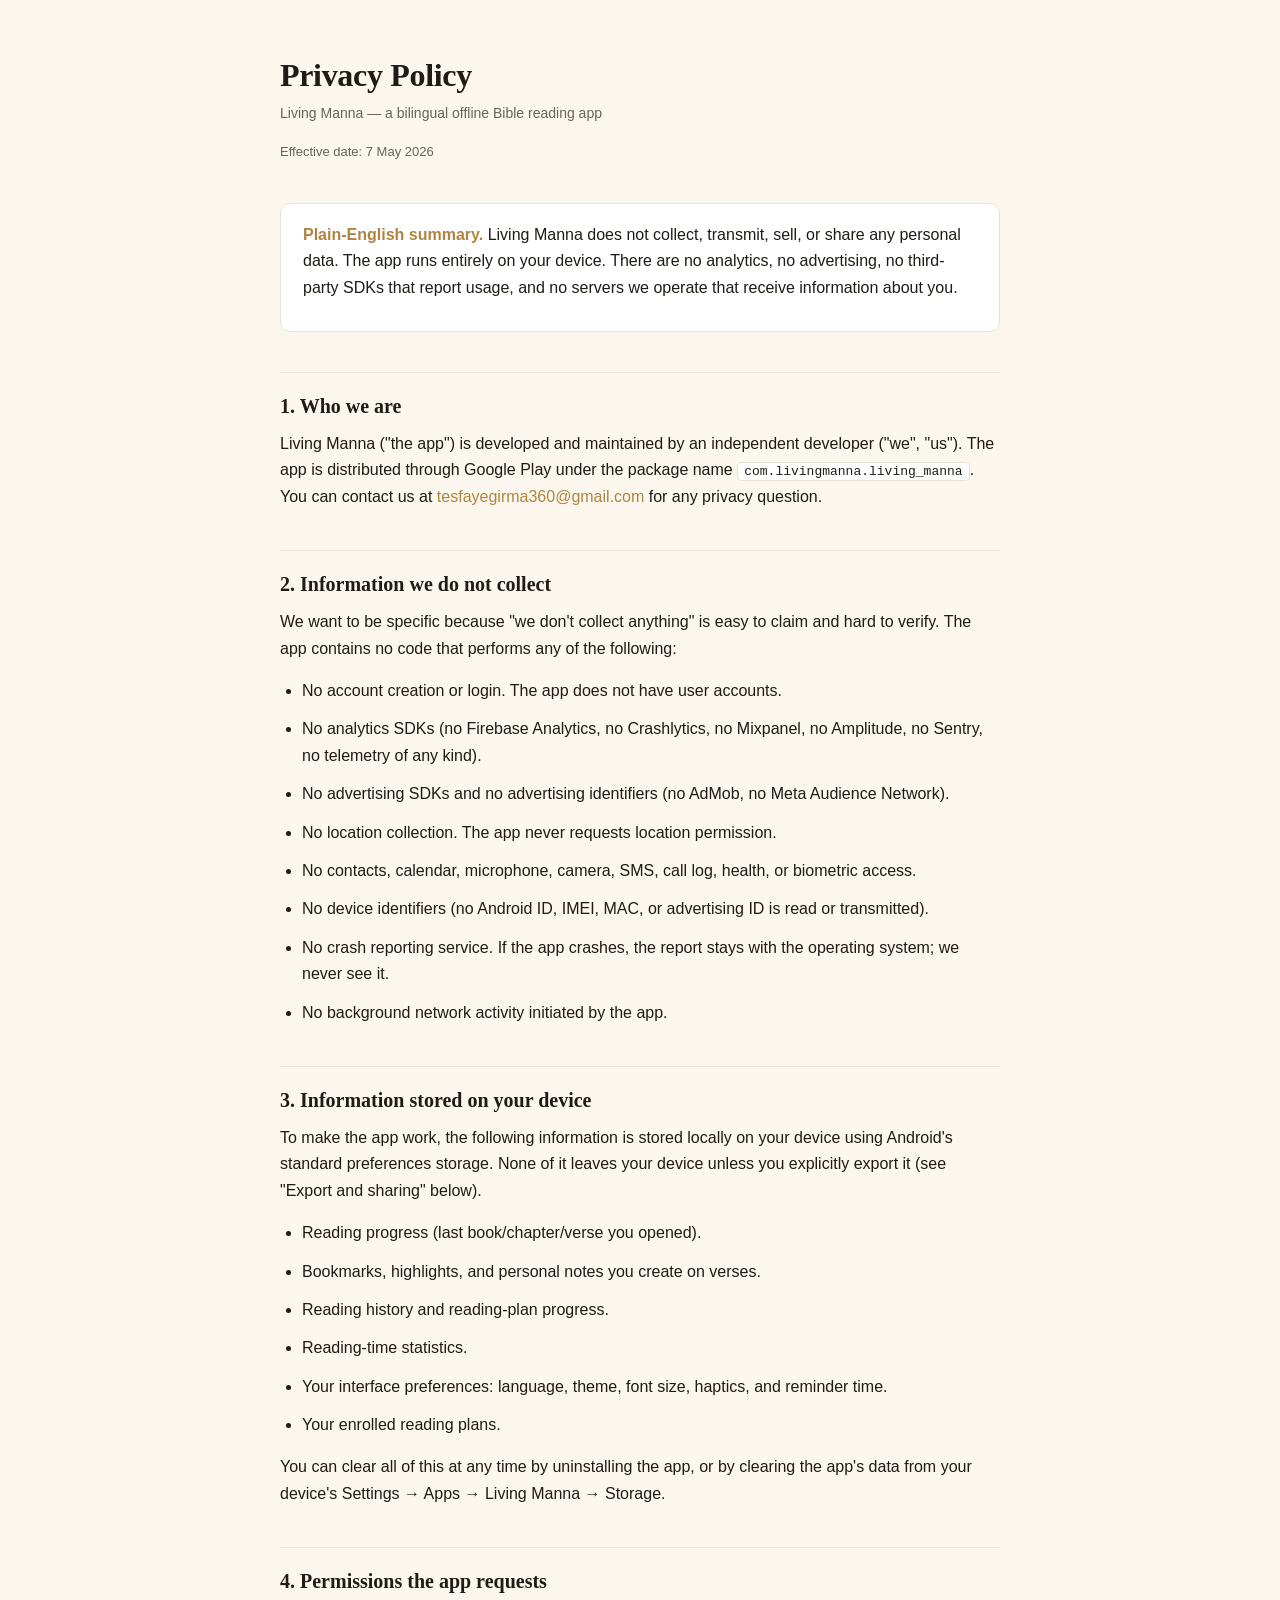
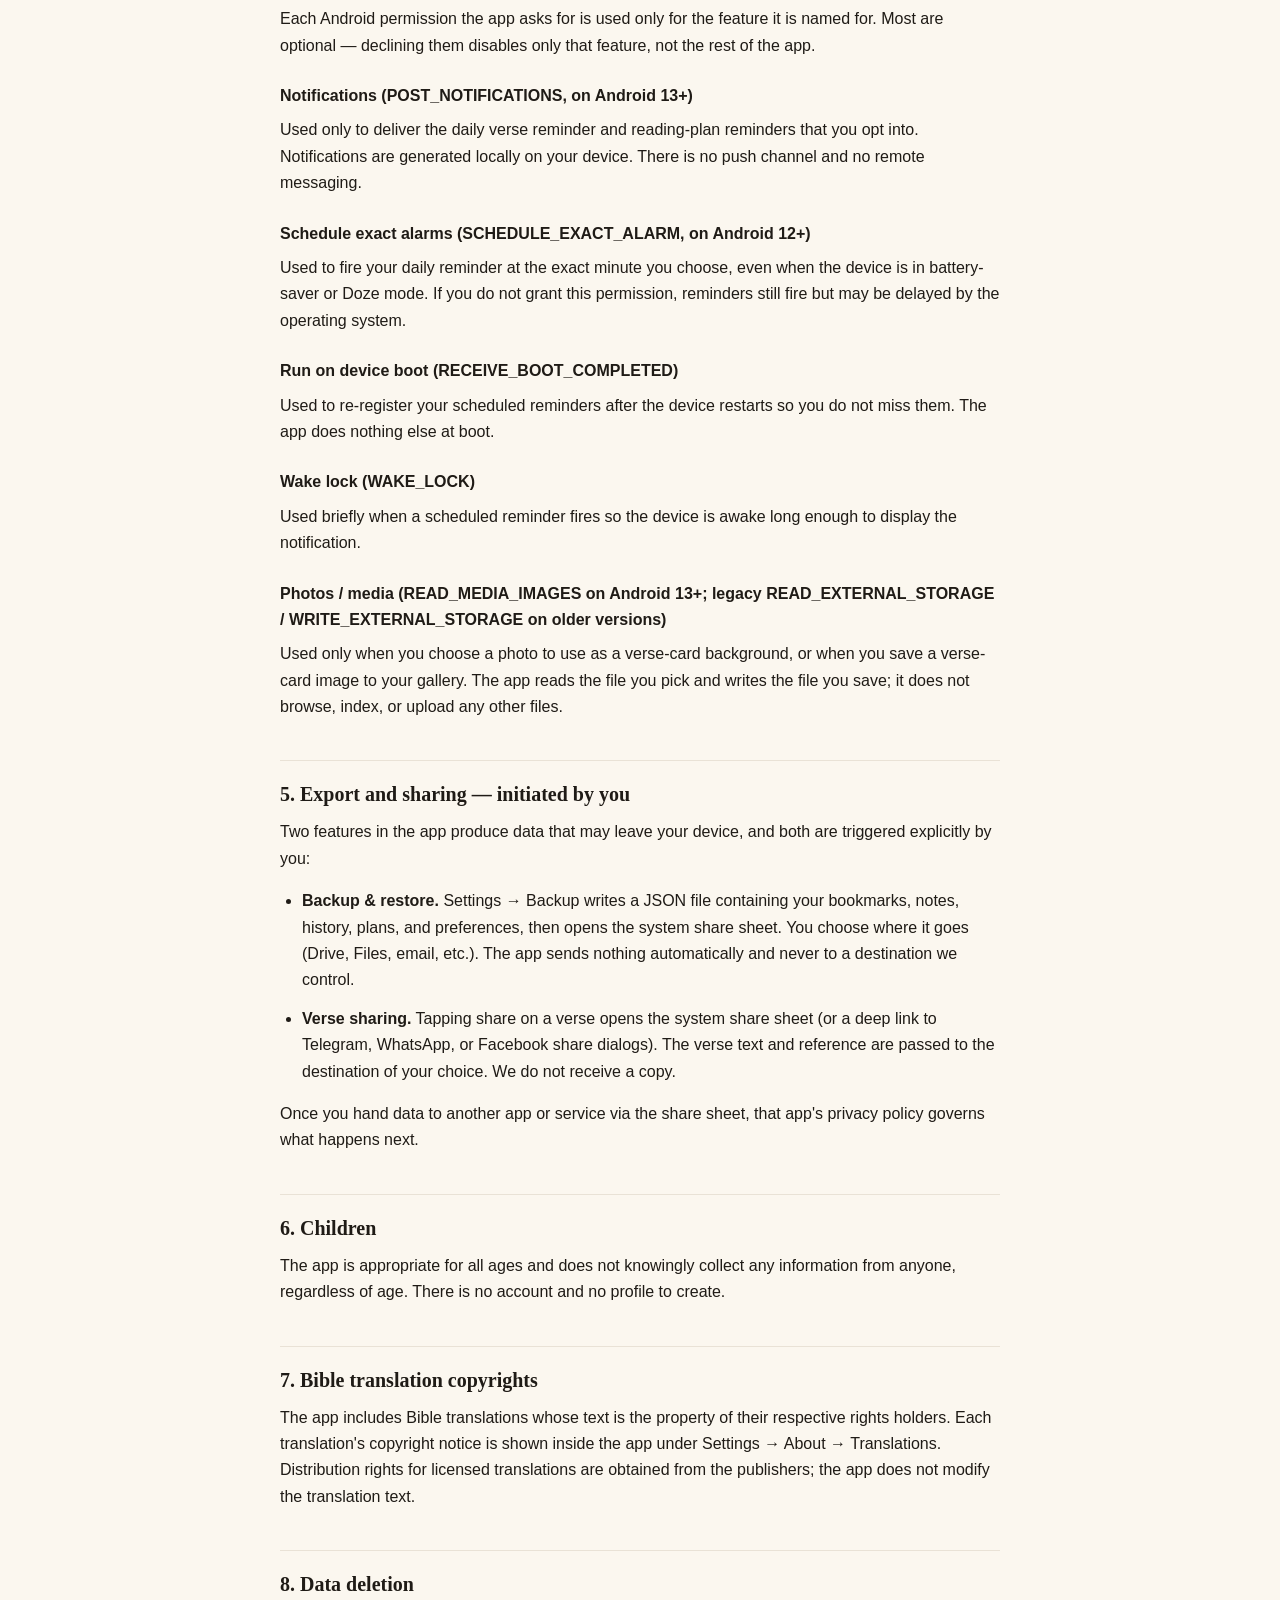
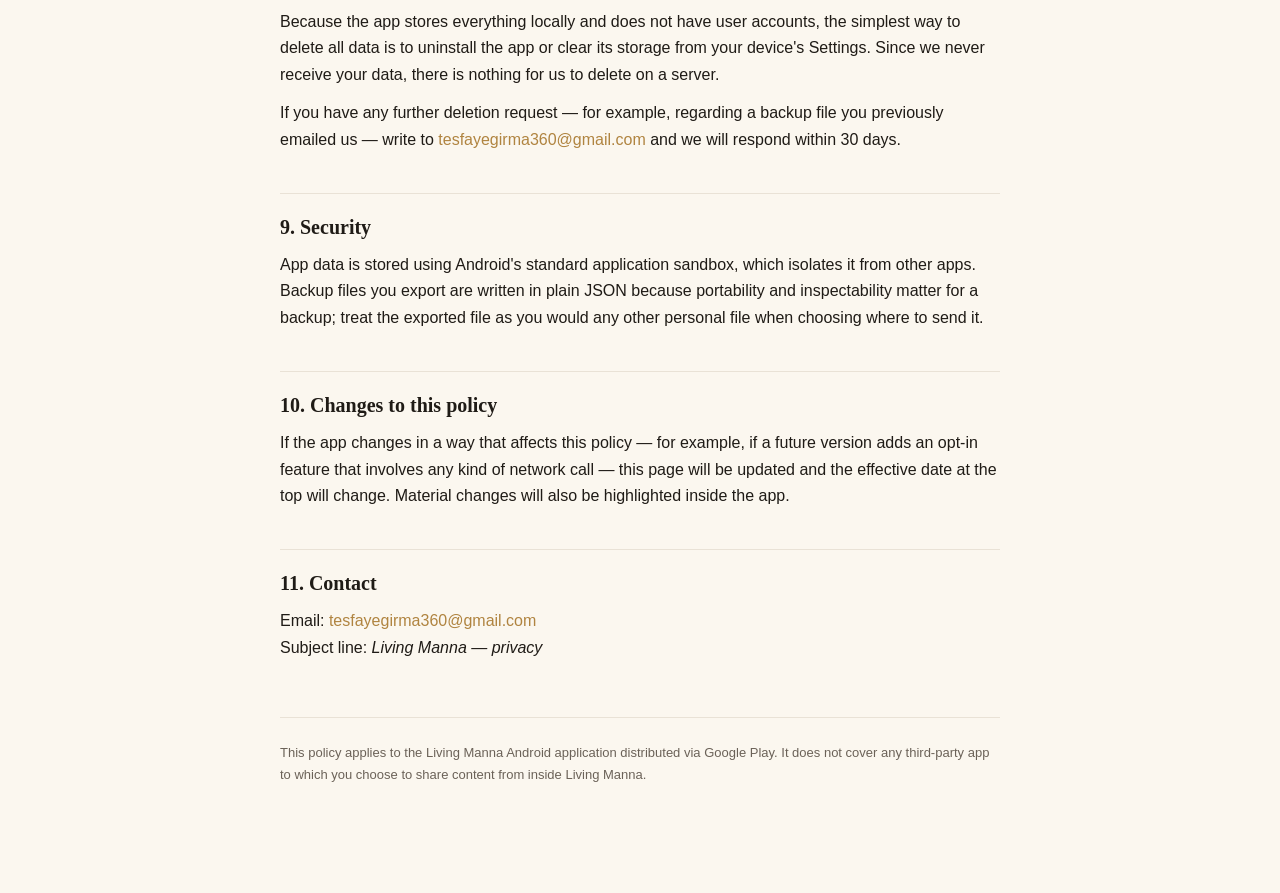
==== privacy-policy.html @ 92653d10 "Add privacy policy Initial commit. Self-contained HTML privacy policy for the Living Manna Bible app" ====
<!doctype html>
<html lang="en">
<head>
  <meta charset="utf-8" />
  <meta name="viewport" content="width=device-width, initial-scale=1" />
  <title>Living Manna — Privacy Policy</title>
  <meta name="description" content="Privacy policy for Living Manna, a bilingual offline Bible reading app for Android." />
  <style>
    :root {
      --ink: #1f1b16;
      --muted: #6b6258;
      --accent: #b08440;
      --rule: #e9e2d6;
      --bg: #fbf7ef;
      --panel: #ffffff;
    }
    html { -webkit-text-size-adjust: 100%; }
    body {
      margin: 0;
      background: var(--bg);
      color: var(--ink);
      font: 16px/1.65 -apple-system, BlinkMacSystemFont, "Segoe UI", Roboto, "Helvetica Neue", Arial, sans-serif;
    }
    main {
      max-width: 720px;
      margin: 0 auto;
      padding: 56px 24px 96px;
    }
    header { margin-bottom: 40px; }
    h1 {
      font: 700 32px/1.2 Georgia, "Times New Roman", serif;
      letter-spacing: -0.01em;
      margin: 0 0 8px;
    }
    .sub { color: var(--muted); font-size: 14px; margin: 0; }
    .effective { color: var(--muted); font-size: 13px; margin-top: 16px; }
    h2 {
      font: 700 20px/1.3 Georgia, "Times New Roman", serif;
      margin: 40px 0 12px;
      padding-top: 20px;
      border-top: 1px solid var(--rule);
    }
    h3 { font-size: 16px; margin: 24px 0 8px; }
    p, li { margin: 0 0 12px; }
    ul, ol { padding-left: 22px; }
    a { color: var(--accent); text-decoration: none; }
    a:hover { text-decoration: underline; }
    code {
      background: var(--panel);
      border: 1px solid var(--rule);
      padding: 1px 6px;
      border-radius: 4px;
      font-size: 13px;
    }
    .panel {
      background: var(--panel);
      border: 1px solid var(--rule);
      border-radius: 10px;
      padding: 18px 22px;
      margin: 18px 0;
    }
    .panel strong { color: var(--accent); }
    footer {
      margin-top: 56px;
      padding-top: 24px;
      border-top: 1px solid var(--rule);
      color: var(--muted);
      font-size: 13px;
    }
  </style>
</head>
<body>
  <main>
    <header>
      <h1>Privacy Policy</h1>
      <p class="sub">Living Manna — a bilingual offline Bible reading app</p>
      <p class="effective">Effective date: 7 May 2026</p>
    </header>

    <div class="panel">
      <p><strong>Plain-English summary.</strong> Living Manna does not collect, transmit, sell, or share any personal data. The app runs entirely on your device. There are no analytics, no advertising, no third-party SDKs that report usage, and no servers we operate that receive information about you.</p>
    </div>

    <h2>1. Who we are</h2>
    <p>Living Manna ("the app") is developed and maintained by an independent developer ("we", "us"). The app is distributed through Google Play under the package name <code>com.livingmanna.living_manna</code>. You can contact us at <a href="mailto:tesfayegirma360@gmail.com">tesfayegirma360@gmail.com</a> for any privacy question.</p>

    <h2>2. Information we do not collect</h2>
    <p>We want to be specific because "we don't collect anything" is easy to claim and hard to verify. The app contains no code that performs any of the following:</p>
    <ul>
      <li>No account creation or login. The app does not have user accounts.</li>
      <li>No analytics SDKs (no Firebase Analytics, no Crashlytics, no Mixpanel, no Amplitude, no Sentry, no telemetry of any kind).</li>
      <li>No advertising SDKs and no advertising identifiers (no AdMob, no Meta Audience Network).</li>
      <li>No location collection. The app never requests location permission.</li>
      <li>No contacts, calendar, microphone, camera, SMS, call log, health, or biometric access.</li>
      <li>No device identifiers (no Android ID, IMEI, MAC, or advertising ID is read or transmitted).</li>
      <li>No crash reporting service. If the app crashes, the report stays with the operating system; we never see it.</li>
      <li>No background network activity initiated by the app.</li>
    </ul>

    <h2>3. Information stored on your device</h2>
    <p>To make the app work, the following information is stored locally on your device using Android's standard preferences storage. None of it leaves your device unless you explicitly export it (see "Export and sharing" below).</p>
    <ul>
      <li>Reading progress (last book/chapter/verse you opened).</li>
      <li>Bookmarks, highlights, and personal notes you create on verses.</li>
      <li>Reading history and reading-plan progress.</li>
      <li>Reading-time statistics.</li>
      <li>Your interface preferences: language, theme, font size, haptics, and reminder time.</li>
      <li>Your enrolled reading plans.</li>
    </ul>
    <p>You can clear all of this at any time by uninstalling the app, or by clearing the app's data from your device's Settings → Apps → Living Manna → Storage.</p>

    <h2>4. Permissions the app requests</h2>
    <p>Each Android permission the app asks for is used only for the feature it is named for. Most are optional — declining them disables only that feature, not the rest of the app.</p>

    <h3>Notifications (POST_NOTIFICATIONS, on Android 13+)</h3>
    <p>Used only to deliver the daily verse reminder and reading-plan reminders that you opt into. Notifications are generated locally on your device. There is no push channel and no remote messaging.</p>

    <h3>Schedule exact alarms (SCHEDULE_EXACT_ALARM, on Android 12+)</h3>
    <p>Used to fire your daily reminder at the exact minute you choose, even when the device is in battery-saver or Doze mode. If you do not grant this permission, reminders still fire but may be delayed by the operating system.</p>

    <h3>Run on device boot (RECEIVE_BOOT_COMPLETED)</h3>
    <p>Used to re-register your scheduled reminders after the device restarts so you do not miss them. The app does nothing else at boot.</p>

    <h3>Wake lock (WAKE_LOCK)</h3>
    <p>Used briefly when a scheduled reminder fires so the device is awake long enough to display the notification.</p>

    <h3>Photos / media (READ_MEDIA_IMAGES on Android 13+; legacy READ_EXTERNAL_STORAGE / WRITE_EXTERNAL_STORAGE on older versions)</h3>
    <p>Used only when you choose a photo to use as a verse-card background, or when you save a verse-card image to your gallery. The app reads the file you pick and writes the file you save; it does not browse, index, or upload any other files.</p>

    <h2>5. Export and sharing — initiated by you</h2>
    <p>Two features in the app produce data that may leave your device, and both are triggered explicitly by you:</p>
    <ul>
      <li><strong>Backup &amp; restore.</strong> Settings → Backup writes a JSON file containing your bookmarks, notes, history, plans, and preferences, then opens the system share sheet. You choose where it goes (Drive, Files, email, etc.). The app sends nothing automatically and never to a destination we control.</li>
      <li><strong>Verse sharing.</strong> Tapping share on a verse opens the system share sheet (or a deep link to Telegram, WhatsApp, or Facebook share dialogs). The verse text and reference are passed to the destination of your choice. We do not receive a copy.</li>
    </ul>
    <p>Once you hand data to another app or service via the share sheet, that app's privacy policy governs what happens next.</p>

    <h2>6. Children</h2>
    <p>The app is appropriate for all ages and does not knowingly collect any information from anyone, regardless of age. There is no account and no profile to create.</p>

    <h2>7. Bible translation copyrights</h2>
    <p>The app includes Bible translations whose text is the property of their respective rights holders. Each translation's copyright notice is shown inside the app under Settings → About → Translations. Distribution rights for licensed translations are obtained from the publishers; the app does not modify the translation text.</p>

    <h2>8. Data deletion</h2>
    <p>Because the app stores everything locally and does not have user accounts, the simplest way to delete all data is to uninstall the app or clear its storage from your device's Settings. Since we never receive your data, there is nothing for us to delete on a server.</p>
    <p>If you have any further deletion request — for example, regarding a backup file you previously emailed us — write to <a href="mailto:tesfayegirma360@gmail.com">tesfayegirma360@gmail.com</a> and we will respond within 30 days.</p>

    <h2>9. Security</h2>
    <p>App data is stored using Android's standard application sandbox, which isolates it from other apps. Backup files you export are written in plain JSON because portability and inspectability matter for a backup; treat the exported file as you would any other personal file when choosing where to send it.</p>

    <h2>10. Changes to this policy</h2>
    <p>If the app changes in a way that affects this policy — for example, if a future version adds an opt-in feature that involves any kind of network call — this page will be updated and the effective date at the top will change. Material changes will also be highlighted inside the app.</p>

    <h2>11. Contact</h2>
    <p>Email: <a href="mailto:tesfayegirma360@gmail.com">tesfayegirma360@gmail.com</a><br />
    Subject line: <em>Living Manna — privacy</em></p>

    <footer>
      <p>This policy applies to the Living Manna Android application distributed via Google Play. It does not cover any third-party app to which you choose to share content from inside Living Manna.</p>
    </footer>
  </main>
</body>
</html>
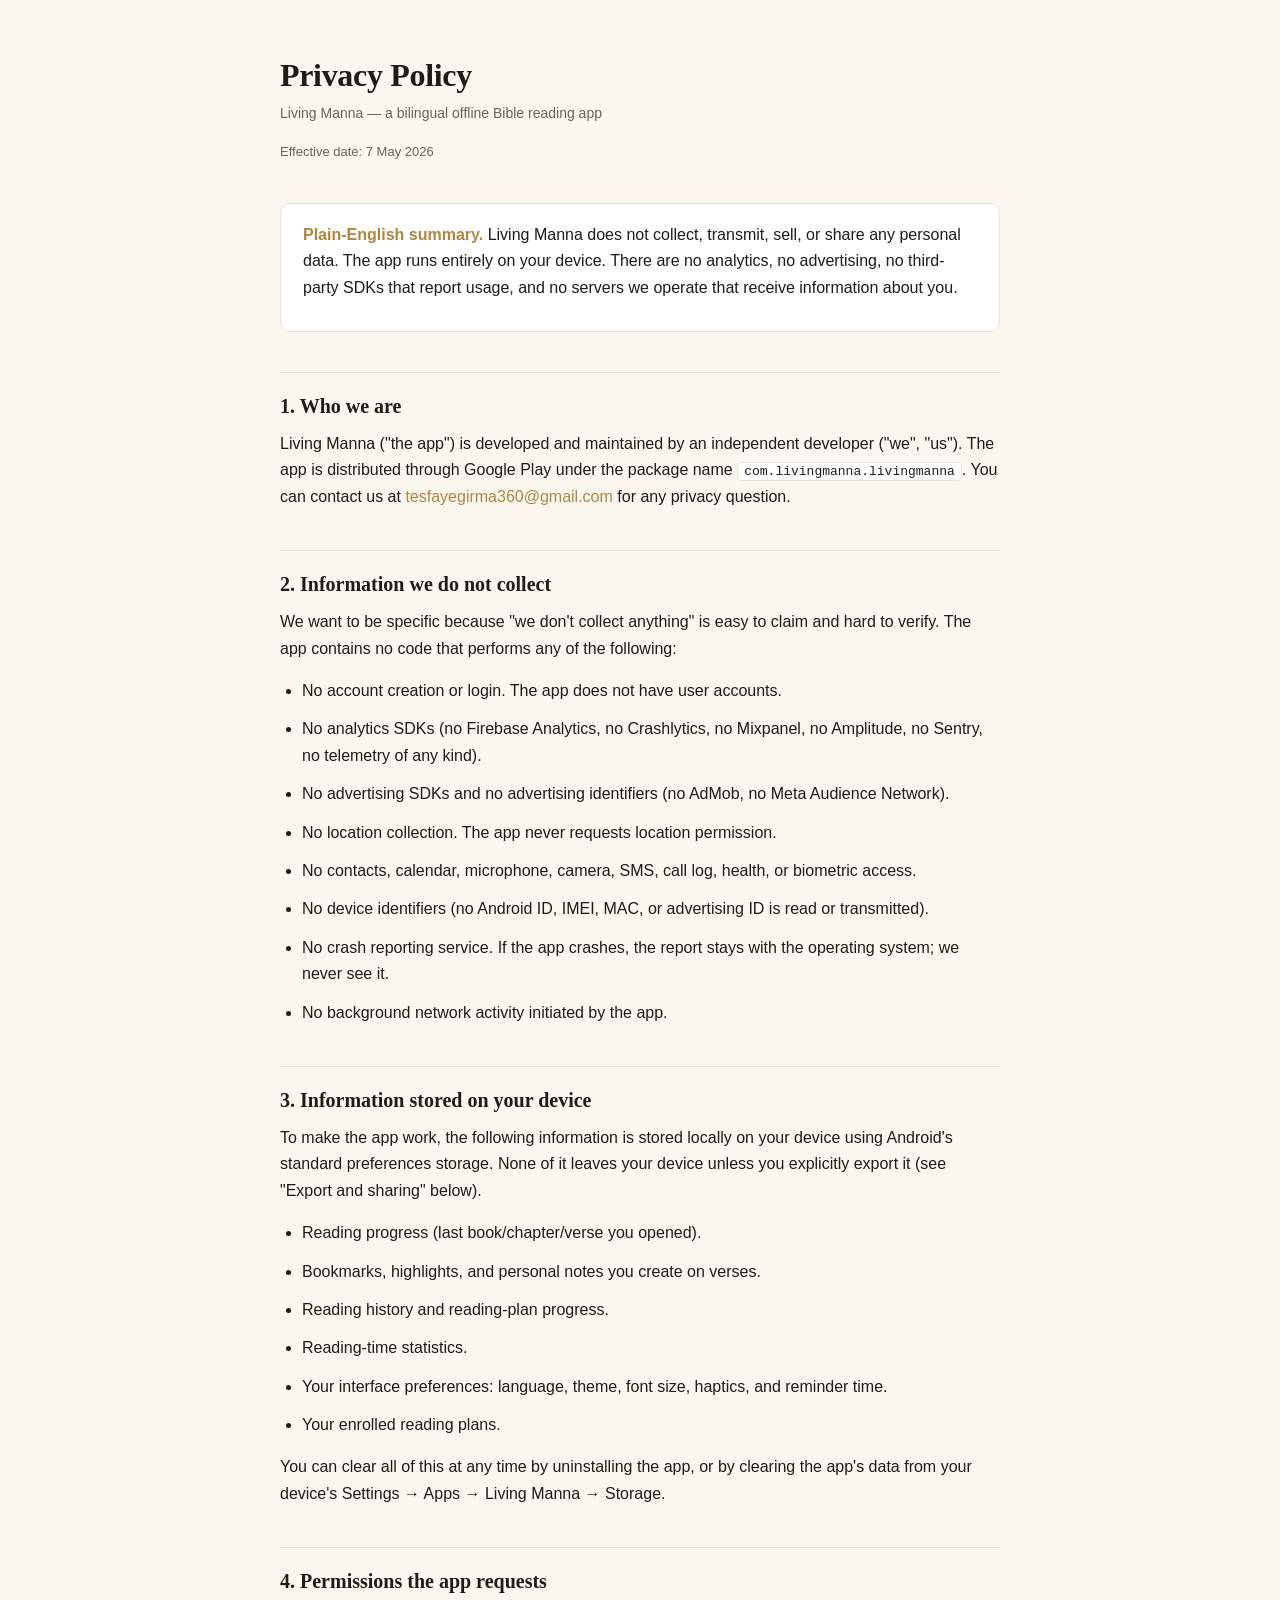
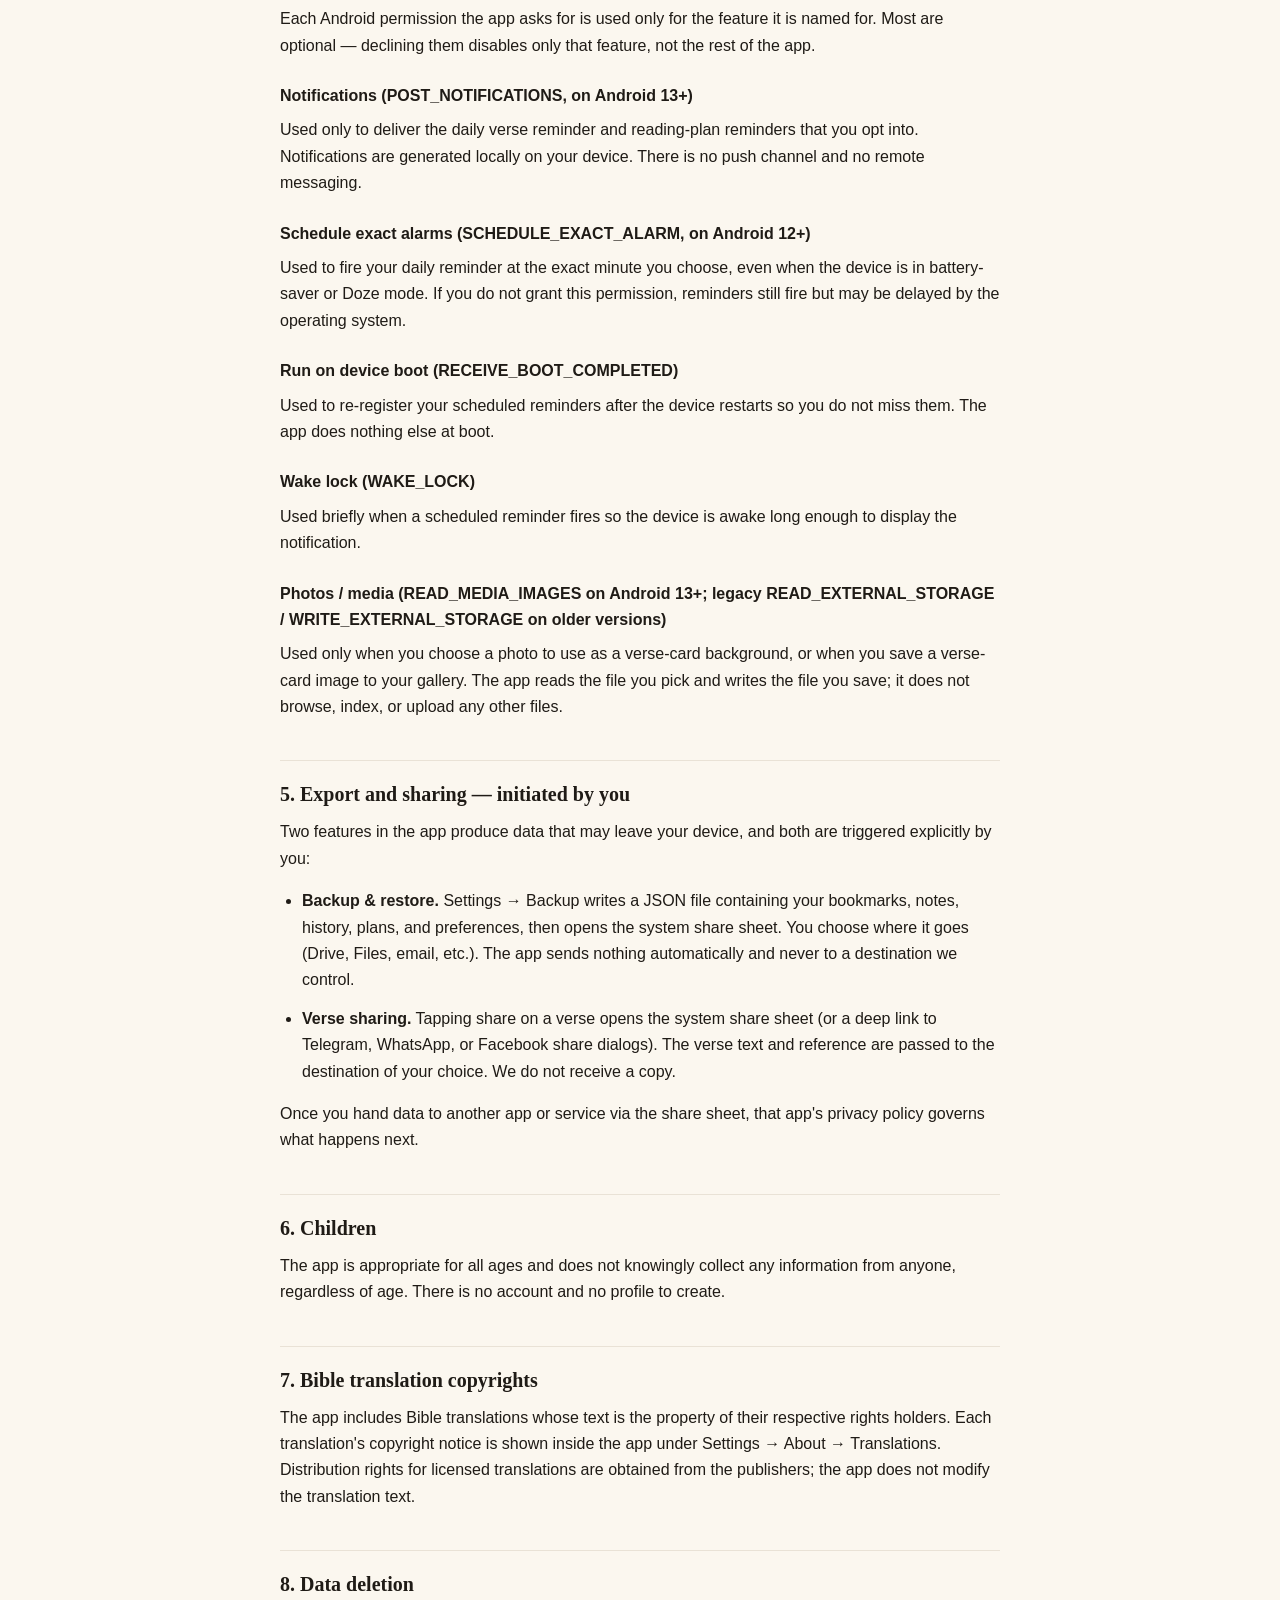
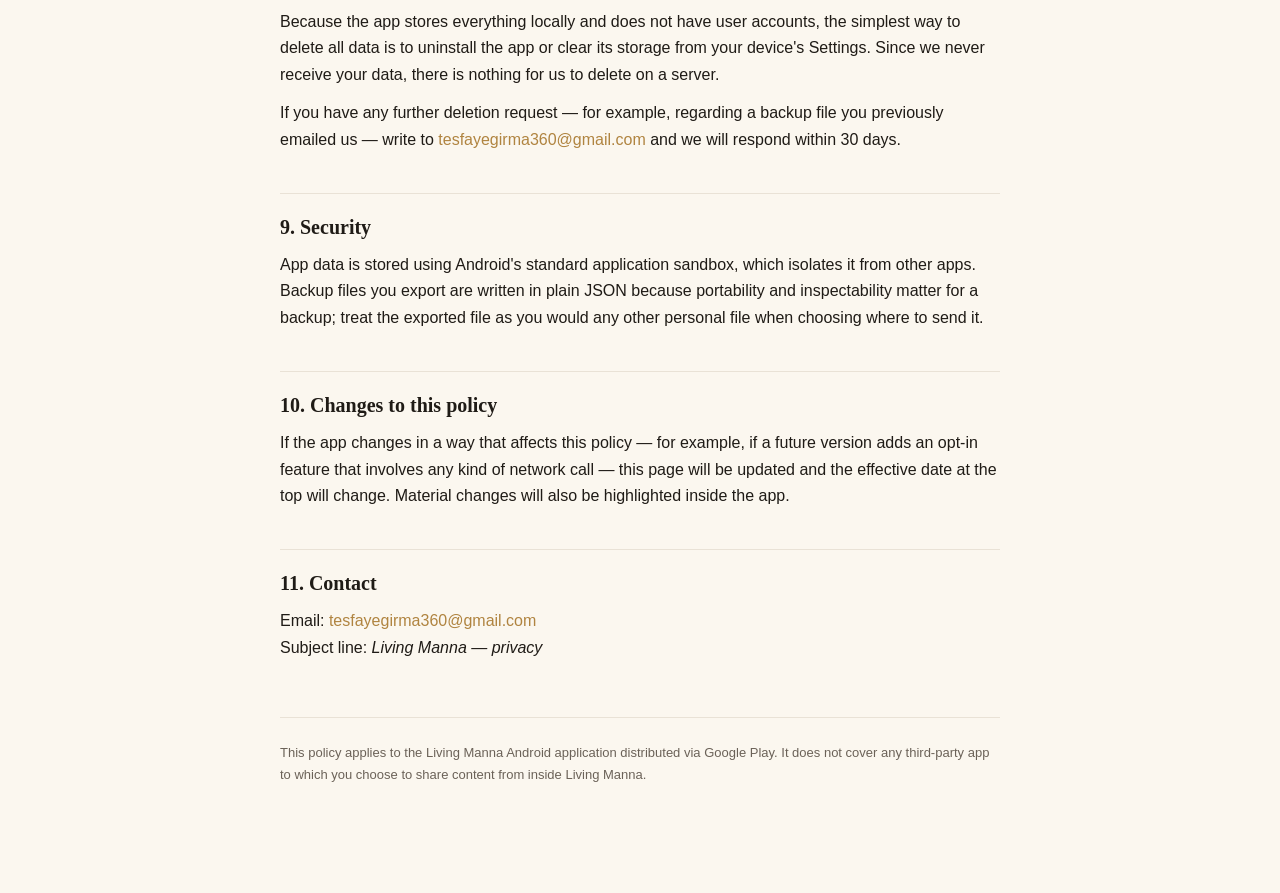
==== commit 140ead43: "Update privacy-policy.html" ====
--- a/privacy-policy.html
+++ b/privacy-policy.html
@@ -82,7 +82,7 @@
     </div>
 
     <h2>1. Who we are</h2>
-    <p>Living Manna ("the app") is developed and maintained by an independent developer ("we", "us"). The app is distributed through Google Play under the package name <code>com.livingmanna.living_manna</code>. You can contact us at <a href="mailto:tesfayegirma360@gmail.com">tesfayegirma360@gmail.com</a> for any privacy question.</p>
+    <p>Living Manna ("the app") is developed and maintained by an independent developer ("we", "us"). The app is distributed through Google Play under the package name <code>com.livingmanna.livingmanna</code>. You can contact us at <a href="mailto:tesfayegirma360@gmail.com">tesfayegirma360@gmail.com</a> for any privacy question.</p>
 
     <h2>2. Information we do not collect</h2>
     <p>We want to be specific because "we don't collect anything" is easy to claim and hard to verify. The app contains no code that performs any of the following:</p>
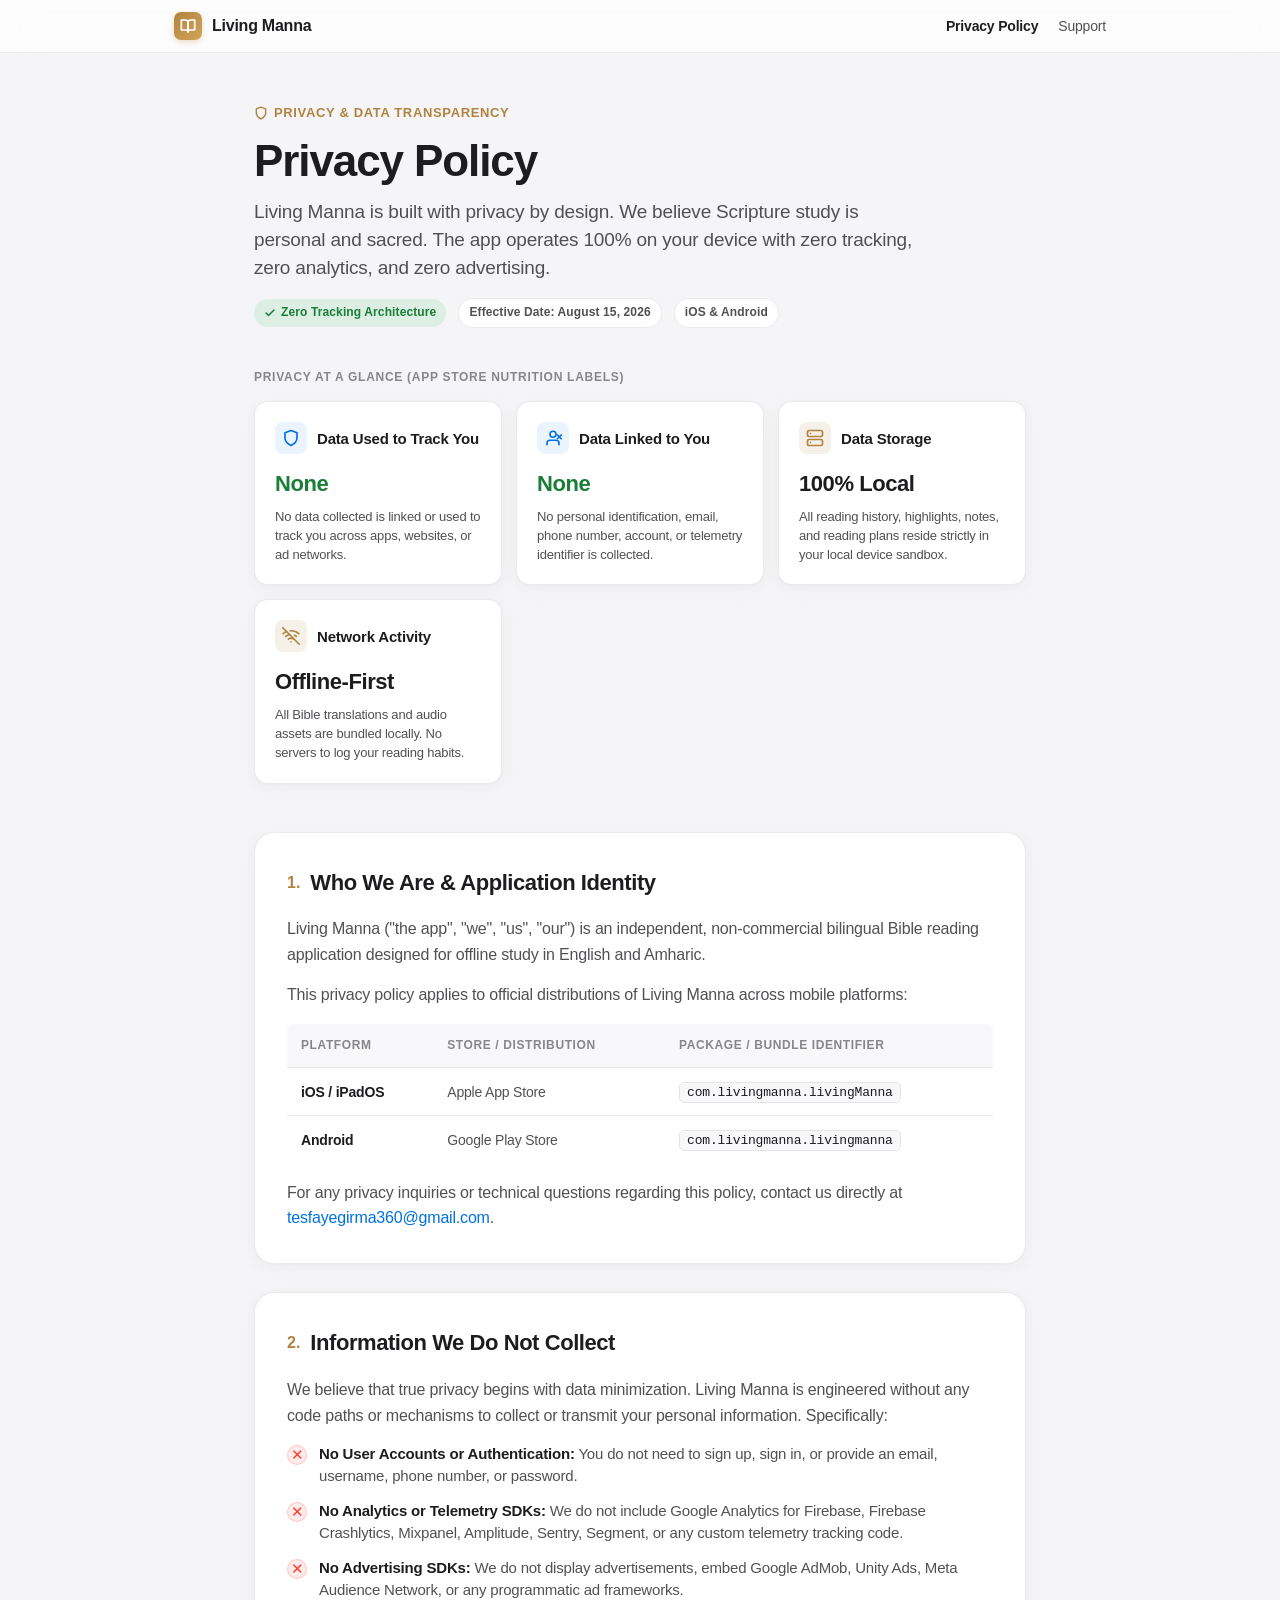
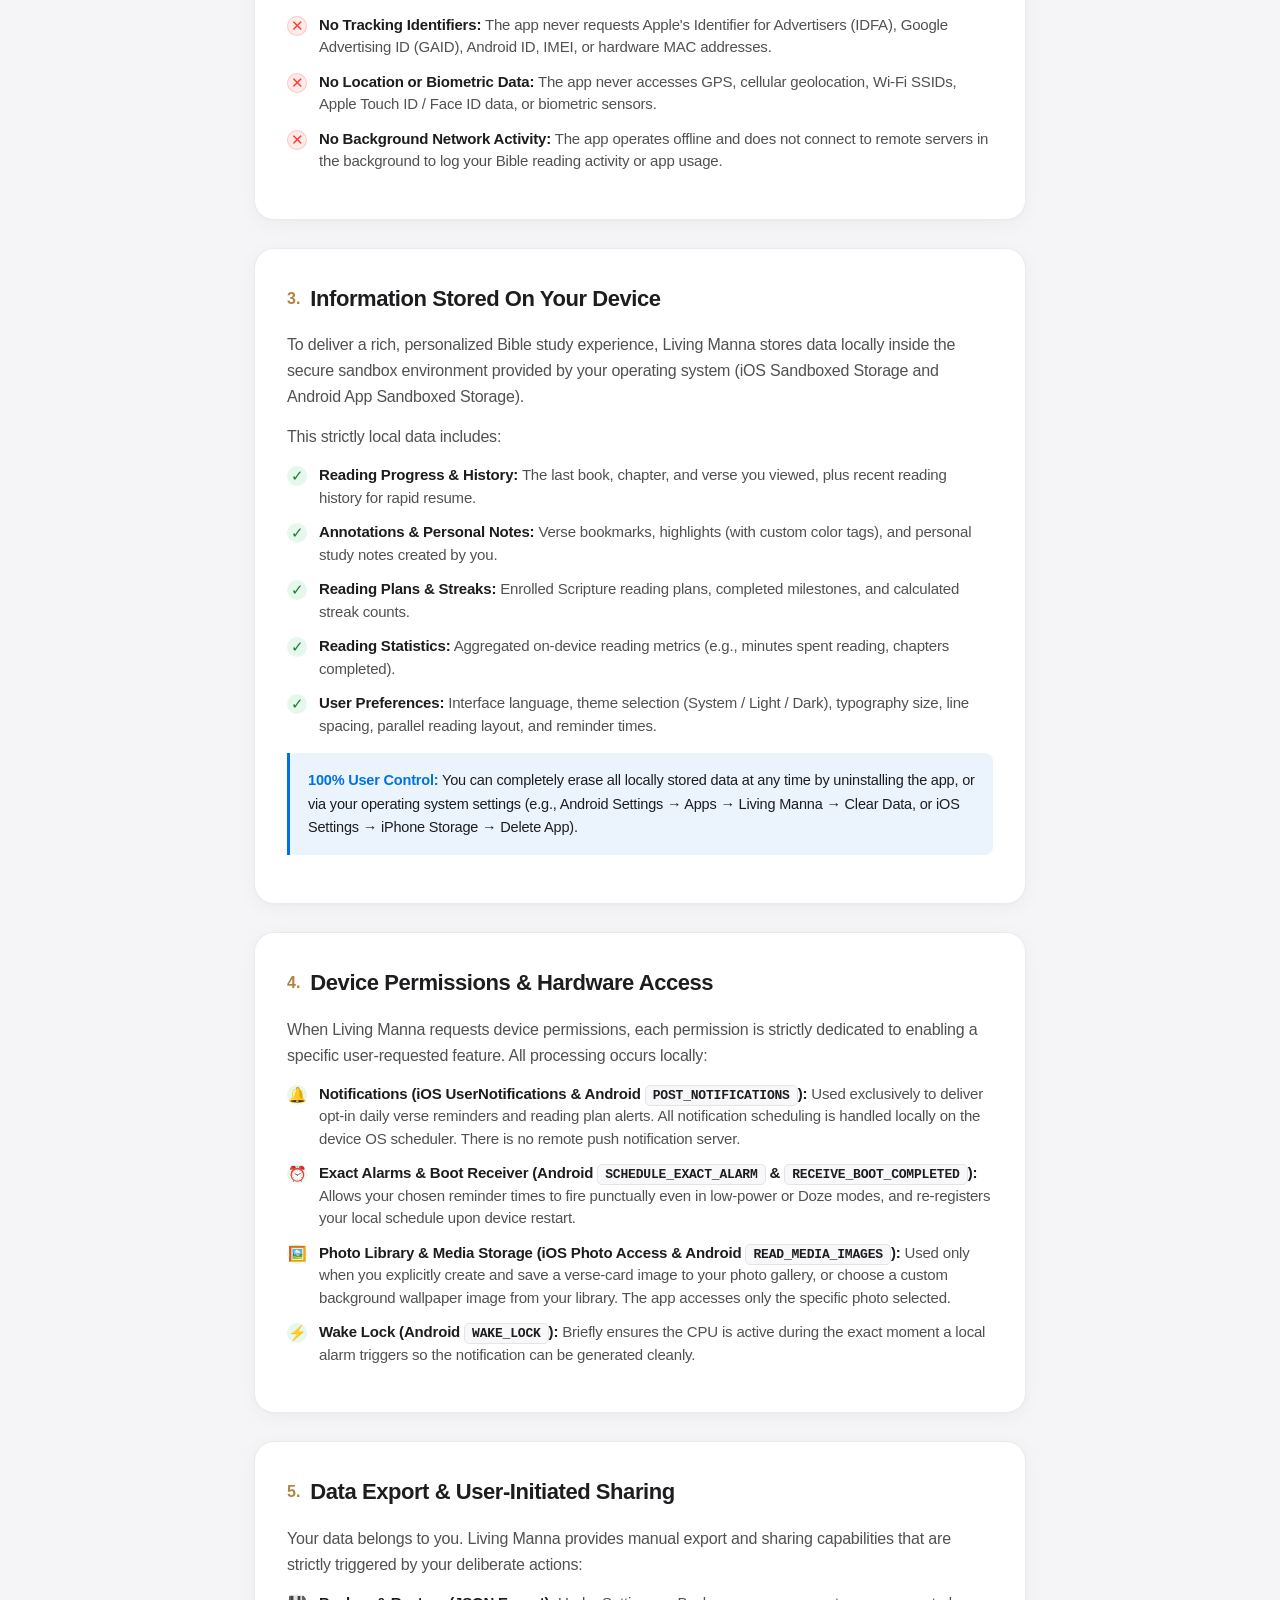
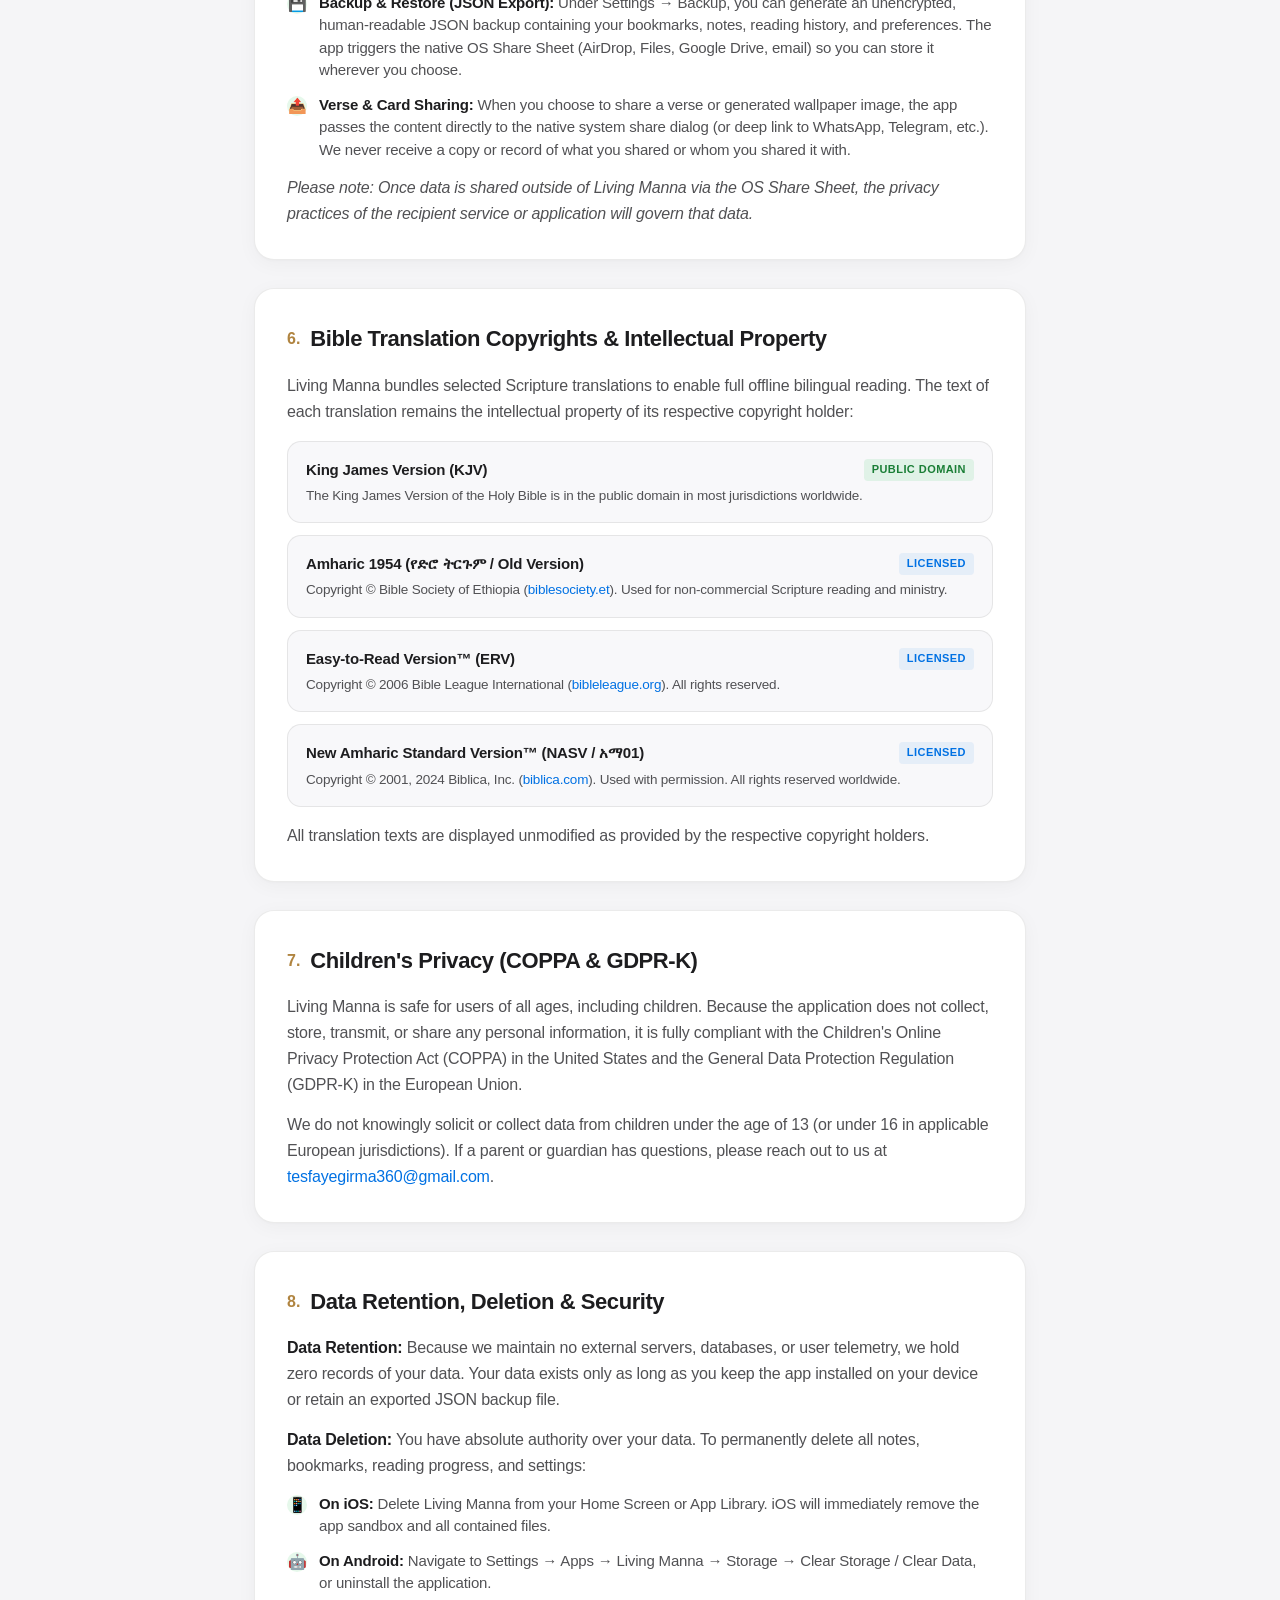
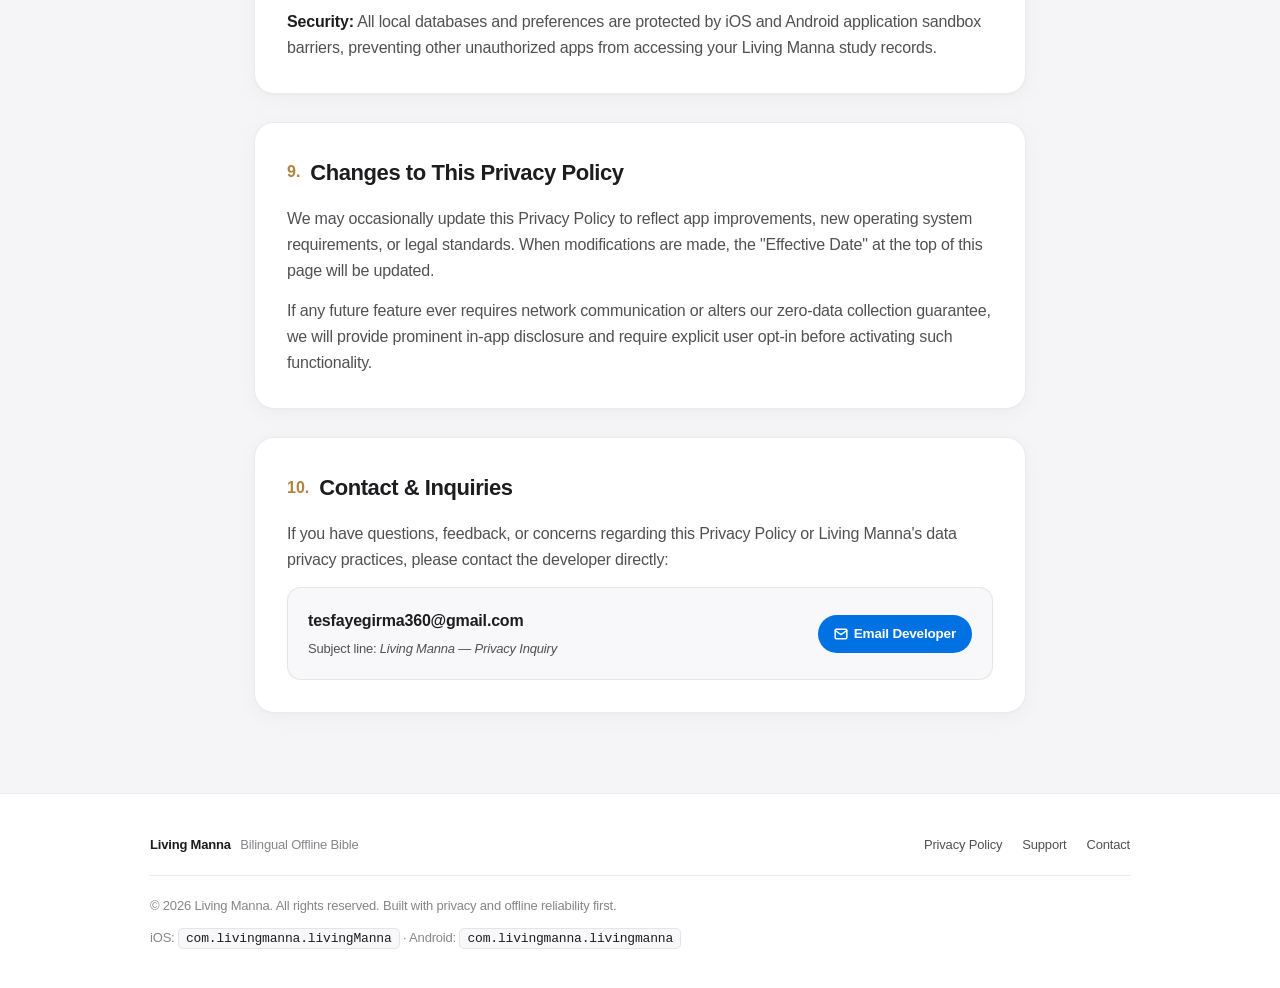
==== commit f1c8ca43: "feat: redesign privacy policy page with Apple-style UI and production translations" ====
--- a/privacy-policy.html
+++ b/privacy-policy.html
@@ -3,161 +3,1161 @@
 <head>
   <meta charset="utf-8" />
   <meta name="viewport" content="width=device-width, initial-scale=1" />
-  <title>Living Manna — Privacy Policy</title>
-  <meta name="description" content="Privacy policy for Living Manna, a bilingual offline Bible reading app for Android." />
+  <title>Privacy Policy — Living Manna</title>
+  <meta name="description" content="Official Privacy Policy for Living Manna — a bilingual offline Bible reading app for iOS and Android. Zero tracking, zero ads, 100% on-device data." />
+  <link rel="canonical" href="privacy-policy.html" />
+
+  <!-- Open Graph / Meta -->
+  <meta property="og:title" content="Living Manna — Privacy Policy" />
+  <meta property="og:description" content="100% on-device offline Bible reading. Zero personal data collected, zero ads, zero telemetry." />
+  <meta property="og:type" content="website" />
+
   <style>
     :root {
-      --ink: #1f1b16;
-      --muted: #6b6258;
-      --accent: #b08440;
-      --rule: #e9e2d6;
-      --bg: #fbf7ef;
-      --panel: #ffffff;
-    }
-    html { -webkit-text-size-adjust: 100%; }
+      /* Light Mode Palette (Apple System Inspired) */
+      --color-scheme: light;
+      --bg-base: #f5f5f7;
+      --bg-surface: #ffffff;
+      --bg-surface-secondary: #fbfbfd;
+      --bg-card-subtle: #f8f8fa;
+      --bg-nav: rgba(255, 255, 255, 0.82);
+      --border-subtle: rgba(0, 0, 0, 0.08);
+      --border-strong: rgba(0, 0, 0, 0.14);
+      --text-primary: #1d1d1f;
+      --text-secondary: #515154;
+      --text-tertiary: #86868b;
+      --accent: #0071e3;
+      --accent-hover: #0077ed;
+      --accent-subtle: rgba(0, 113, 227, 0.08);
+      --accent-gold: #b08440;
+      --accent-gold-subtle: rgba(176, 132, 64, 0.12);
+      --success-badge-bg: rgba(52, 199, 89, 0.12);
+      --success-badge-text: #1a7e36;
+      --card-shadow: 0 4px 20px rgba(0, 0, 0, 0.04), 0 1px 3px rgba(0, 0, 0, 0.02);
+      --card-shadow-hover: 0 8px 30px rgba(0, 0, 0, 0.08), 0 2px 6px rgba(0, 0, 0, 0.04);
+      --radius-sm: 8px;
+      --radius-md: 14px;
+      --radius-lg: 20px;
+      --radius-full: 9999px;
+      --font-stack: -apple-system, BlinkMacSystemFont, "SF Pro Text", "SF Pro Display", "SF Pro", "Segoe UI", Roboto, "Helvetica Neue", Helvetica, Arial, sans-serif;
+      --font-mono: SFMono-Regular, Menlo, Monaco, Consolas, "Liberation Mono", "Courier New", monospace;
+    }
+
+    @media (prefers-color-scheme: dark) {
+      :root {
+        --color-scheme: dark;
+        --bg-base: #000000;
+        --bg-surface: #1c1c1e;
+        --bg-surface-secondary: #2c2c2e;
+        --bg-card-subtle: #242426;
+        --bg-nav: rgba(28, 28, 30, 0.82);
+        --border-subtle: rgba(255, 255, 255, 0.12);
+        --border-strong: rgba(255, 255, 255, 0.22);
+        --text-primary: #f5f5f7;
+        --text-secondary: #a1a1a6;
+        --text-tertiary: #6e6e73;
+        --accent: #2997ff;
+        --accent-hover: #47a4ff;
+        --accent-subtle: rgba(41, 151, 255, 0.15);
+        --accent-gold: #d4a359;
+        --accent-gold-subtle: rgba(212, 163, 89, 0.2);
+        --success-badge-bg: rgba(48, 209, 88, 0.18);
+        --success-badge-text: #30d158;
+        --card-shadow: 0 4px 24px rgba(0, 0, 0, 0.4);
+        --card-shadow-hover: 0 10px 36px rgba(0, 0, 0, 0.6);
+      }
+    }
+
+    *, *::before, *::after {
+      box-sizing: border-box;
+      margin: 0;
+      padding: 0;
+    }
+
+    html {
+      -webkit-text-size-adjust: 100%;
+      scroll-behavior: smooth;
+      color-scheme: light dark;
+    }
+
     body {
-      margin: 0;
-      background: var(--bg);
-      color: var(--ink);
-      font: 16px/1.65 -apple-system, BlinkMacSystemFont, "Segoe UI", Roboto, "Helvetica Neue", Arial, sans-serif;
-    }
-    main {
-      max-width: 720px;
+      background-color: var(--bg-base);
+      color: var(--text-primary);
+      font-family: var(--font-stack);
+      font-size: 17px;
+      line-height: 1.62;
+      letter-spacing: -0.011em;
+      -webkit-font-smoothing: antialiased;
+      -moz-osx-font-smoothing: grayscale;
+      min-height: 100vh;
+      display: flex;
+      flex-direction: column;
+    }
+
+    /* Top Navigation Bar (Apple Frosted Glass) */
+    .site-nav {
+      position: sticky;
+      top: 0;
+      z-index: 100;
+      background: var(--bg-nav);
+      backdrop-filter: saturate(180%) blur(20px);
+      -webkit-backdrop-filter: saturate(180%) blur(20px);
+      border-bottom: 1px solid var(--border-subtle);
+      transition: background-color 0.3s ease, border-color 0.3s ease;
+    }
+
+    .nav-container {
+      max-width: 980px;
       margin: 0 auto;
-      padding: 56px 24px 96px;
-    }
-    header { margin-bottom: 40px; }
-    h1 {
-      font: 700 32px/1.2 Georgia, "Times New Roman", serif;
-      letter-spacing: -0.01em;
-      margin: 0 0 8px;
-    }
-    .sub { color: var(--muted); font-size: 14px; margin: 0; }
-    .effective { color: var(--muted); font-size: 13px; margin-top: 16px; }
-    h2 {
-      font: 700 20px/1.3 Georgia, "Times New Roman", serif;
-      margin: 40px 0 12px;
-      padding-top: 20px;
-      border-top: 1px solid var(--rule);
-    }
-    h3 { font-size: 16px; margin: 24px 0 8px; }
-    p, li { margin: 0 0 12px; }
-    ul, ol { padding-left: 22px; }
-    a { color: var(--accent); text-decoration: none; }
-    a:hover { text-decoration: underline; }
+      padding: 0 24px;
+      height: 52px;
+      display: flex;
+      align-items: center;
+      justify-content: space-between;
+    }
+
+    .brand-link {
+      display: flex;
+      align-items: center;
+      gap: 10px;
+      text-decoration: none;
+      color: var(--text-primary);
+      font-weight: 600;
+      font-size: 16px;
+      letter-spacing: -0.015em;
+    }
+
+    .brand-icon {
+      width: 28px;
+      height: 28px;
+      border-radius: 7px;
+      background: linear-gradient(135deg, #b08440 0%, #d4a359 100%);
+      display: flex;
+      align-items: center;
+      justify-content: center;
+      color: #ffffff;
+      box-shadow: 0 2px 6px rgba(176, 132, 64, 0.3);
+      flex-shrink: 0;
+    }
+
+    .nav-links {
+      display: flex;
+      align-items: center;
+      gap: 20px;
+      list-style: none;
+    }
+
+    .nav-links a {
+      color: var(--text-secondary);
+      text-decoration: none;
+      font-size: 14px;
+      font-weight: 500;
+      transition: color 0.2s ease;
+    }
+
+    .nav-links a:hover {
+      color: var(--accent);
+    }
+
+    .nav-links a.active {
+      color: var(--text-primary);
+      font-weight: 600;
+    }
+
+    /* Page Layout */
+    .page-wrapper {
+      flex: 1;
+      max-width: 820px;
+      width: 100%;
+      margin: 0 auto;
+      padding: 48px 24px 80px;
+    }
+
+    /* Hero Section */
+    .hero-header {
+      margin-bottom: 40px;
+      text-align: left;
+    }
+
+    .hero-eyebrow {
+      display: inline-flex;
+      align-items: center;
+      gap: 6px;
+      font-size: 13px;
+      font-weight: 600;
+      text-transform: uppercase;
+      letter-spacing: 0.05em;
+      color: var(--accent-gold);
+      margin-bottom: 12px;
+    }
+
+    .hero-title {
+      font-size: clamp(32px, 5vw, 44px);
+      font-weight: 700;
+      line-height: 1.15;
+      letter-spacing: -0.025em;
+      color: var(--text-primary);
+      margin-bottom: 12px;
+    }
+
+    .hero-sub {
+      font-size: 19px;
+      line-height: 1.48;
+      color: var(--text-secondary);
+      max-width: 680px;
+      margin-bottom: 16px;
+    }
+
+    .meta-badge-row {
+      display: flex;
+      flex-wrap: wrap;
+      align-items: center;
+      gap: 12px;
+      font-size: 13px;
+      color: var(--text-tertiary);
+    }
+
+    .badge {
+      display: inline-flex;
+      align-items: center;
+      gap: 5px;
+      padding: 4px 10px;
+      border-radius: var(--radius-full);
+      font-size: 12px;
+      font-weight: 600;
+      letter-spacing: 0.01em;
+    }
+
+    .badge-success {
+      background: var(--success-badge-bg);
+      color: var(--success-badge-text);
+    }
+
+    .badge-outline {
+      border: 1px solid var(--border-subtle);
+      color: var(--text-secondary);
+      background: var(--bg-surface);
+    }
+
+    /* Nutrition Labels (Privacy at a Glance Grid) */
+    .privacy-nutrition-section {
+      margin: 36px 0 48px;
+    }
+
+    .section-label {
+      font-size: 12px;
+      font-weight: 700;
+      text-transform: uppercase;
+      letter-spacing: 0.06em;
+      color: var(--text-tertiary);
+      margin-bottom: 14px;
+    }
+
+    .nutrition-grid {
+      display: grid;
+      grid-template-columns: repeat(auto-fit, minmax(220px, 1fr));
+      gap: 14px;
+    }
+
+    .nutrition-card {
+      background: var(--bg-surface);
+      border: 1px solid var(--border-subtle);
+      border-radius: var(--radius-md);
+      padding: 20px;
+      box-shadow: var(--card-shadow);
+      transition: transform 0.2s ease, box-shadow 0.2s ease;
+      display: flex;
+      flex-direction: column;
+    }
+
+    .nutrition-card:hover {
+      transform: translateY(-2px);
+      box-shadow: var(--card-shadow-hover);
+    }
+
+    .nutrition-card-header {
+      display: flex;
+      align-items: center;
+      gap: 10px;
+      margin-bottom: 12px;
+    }
+
+    .nutrition-icon {
+      width: 32px;
+      height: 32px;
+      border-radius: 8px;
+      display: flex;
+      align-items: center;
+      justify-content: center;
+      background: var(--accent-subtle);
+      color: var(--accent);
+      flex-shrink: 0;
+    }
+
+    .nutrition-icon.gold {
+      background: var(--accent-gold-subtle);
+      color: var(--accent-gold);
+    }
+
+    .nutrition-title {
+      font-size: 15px;
+      font-weight: 600;
+      color: var(--text-primary);
+      line-height: 1.3;
+    }
+
+    .nutrition-status {
+      font-size: 22px;
+      font-weight: 700;
+      color: var(--text-primary);
+      letter-spacing: -0.02em;
+      margin-bottom: 6px;
+    }
+
+    .nutrition-status.green {
+      color: var(--success-badge-text);
+    }
+
+    .nutrition-desc {
+      font-size: 13px;
+      line-height: 1.45;
+      color: var(--text-secondary);
+      margin-top: auto;
+    }
+
+    /* Content Cards & Sections */
+    .policy-content {
+      display: flex;
+      flex-direction: column;
+      gap: 28px;
+    }
+
+    .policy-section {
+      background: var(--bg-surface);
+      border: 1px solid var(--border-subtle);
+      border-radius: var(--radius-lg);
+      padding: 32px;
+      box-shadow: var(--card-shadow);
+    }
+
+    .section-title {
+      font-size: 22px;
+      font-weight: 700;
+      letter-spacing: -0.02em;
+      color: var(--text-primary);
+      margin-bottom: 16px;
+      display: flex;
+      align-items: center;
+      gap: 10px;
+    }
+
+    .section-title-num {
+      color: var(--accent-gold);
+      font-size: 16px;
+      font-weight: 600;
+      letter-spacing: 0;
+    }
+
+    .policy-section p {
+      margin-bottom: 14px;
+      color: var(--text-secondary);
+      font-size: 16px;
+      line-height: 1.62;
+    }
+
+    .policy-section p:last-child {
+      margin-bottom: 0;
+    }
+
+    .policy-section p strong,
+    .policy-section li strong {
+      color: var(--text-primary);
+      font-weight: 600;
+    }
+
+    /* App Identification Table */
+    .id-table {
+      width: 100%;
+      border-collapse: collapse;
+      margin: 16px 0;
+      font-size: 14px;
+    }
+
+    .id-table th,
+    .id-table td {
+      padding: 12px 14px;
+      text-align: left;
+      border-bottom: 1px solid var(--border-subtle);
+    }
+
+    .id-table th {
+      color: var(--text-tertiary);
+      font-weight: 600;
+      font-size: 12px;
+      text-transform: uppercase;
+      letter-spacing: 0.05em;
+      background: var(--bg-card-subtle);
+    }
+
+    .id-table tr:first-child th:first-child {
+      border-top-left-radius: var(--radius-sm);
+    }
+
+    .id-table tr:first-child th:last-child {
+      border-top-right-radius: var(--radius-sm);
+    }
+
+    .id-table td {
+      color: var(--text-secondary);
+    }
+
+    .id-table td:first-child {
+      font-weight: 600;
+      color: var(--text-primary);
+    }
+
+    .id-table tr:last-child td {
+      border-bottom: none;
+    }
+
+    /* Styled Feature Lists */
+    .feature-list {
+      list-style: none;
+      margin: 14px 0;
+      display: flex;
+      flex-direction: column;
+      gap: 12px;
+    }
+
+    .feature-item {
+      display: flex;
+      align-items: flex-start;
+      gap: 12px;
+      font-size: 15px;
+      line-height: 1.5;
+      color: var(--text-secondary);
+    }
+
+    .feature-item-icon {
+      width: 20px;
+      height: 20px;
+      border-radius: 50%;
+      background: var(--bg-card-subtle);
+      border: 1px solid var(--border-subtle);
+      display: flex;
+      align-items: center;
+      justify-content: center;
+      color: var(--text-primary);
+      flex-shrink: 0;
+      margin-top: 2px;
+    }
+
+    .feature-item-icon.danger {
+      color: #ff3b30;
+      background: rgba(255, 59, 48, 0.1);
+      border-color: rgba(255, 59, 48, 0.2);
+    }
+
+    .feature-item-icon.check {
+      color: var(--success-badge-text);
+      background: var(--success-badge-bg);
+      border-color: transparent;
+    }
+
+    /* Code Snippets */
     code {
-      background: var(--panel);
-      border: 1px solid var(--rule);
-      padding: 1px 6px;
+      font-family: var(--font-mono);
+      font-size: 13px;
+      padding: 2px 7px;
+      border-radius: 5px;
+      background: var(--bg-card-subtle);
+      border: 1px solid var(--border-subtle);
+      color: var(--text-primary);
+      word-break: break-word;
+    }
+
+    /* Translation Copyright Cards */
+    .translation-cards {
+      display: flex;
+      flex-direction: column;
+      gap: 12px;
+      margin: 16px 0;
+    }
+
+    .trans-card {
+      background: var(--bg-card-subtle);
+      border: 1px solid var(--border-subtle);
+      border-radius: var(--radius-md);
+      padding: 16px 18px;
+    }
+
+    .trans-card-title {
+      font-size: 15px;
+      font-weight: 600;
+      color: var(--text-primary);
+      margin-bottom: 4px;
+      display: flex;
+      align-items: center;
+      justify-content: space-between;
+      flex-wrap: wrap;
+      gap: 8px;
+    }
+
+    .trans-badge {
+      font-size: 11px;
+      font-weight: 600;
+      padding: 2px 8px;
       border-radius: 4px;
+      background: var(--accent-subtle);
+      color: var(--accent);
+      text-transform: uppercase;
+      letter-spacing: 0.04em;
+    }
+
+    .trans-badge.pd {
+      background: var(--success-badge-bg);
+      color: var(--success-badge-text);
+    }
+
+    .trans-card p {
+      font-size: 13.5px;
+      line-height: 1.5;
+      color: var(--text-secondary);
+      margin-bottom: 0;
+    }
+
+    /* Links */
+    a {
+      color: var(--accent);
+      text-decoration: none;
+      transition: color 0.2s ease;
+    }
+
+    a:hover {
+      text-decoration: underline;
+    }
+
+    /* Callout Box */
+    .callout {
+      background: var(--accent-subtle);
+      border-left: 3px solid var(--accent);
+      border-radius: 0 var(--radius-sm) var(--radius-sm) 0;
+      padding: 16px 18px;
+      margin: 16px 0;
+      font-size: 14.5px;
+      color: var(--text-primary);
+    }
+
+    .callout strong {
+      color: var(--accent);
+    }
+
+    /* Contact Box */
+    .contact-card {
+      display: flex;
+      align-items: center;
+      justify-content: space-between;
+      flex-wrap: wrap;
+      gap: 16px;
+      background: var(--bg-card-subtle);
+      border: 1px solid var(--border-subtle);
+      border-radius: var(--radius-md);
+      padding: 20px;
+      margin-top: 14px;
+    }
+
+    .contact-info {
+      display: flex;
+      flex-direction: column;
+      gap: 4px;
+    }
+
+    .contact-email {
+      font-size: 16px;
+      font-weight: 600;
+      color: var(--text-primary);
+    }
+
+    .btn-contact {
+      display: inline-flex;
+      align-items: center;
+      gap: 6px;
+      padding: 8px 16px;
+      background: var(--accent);
+      color: #ffffff !important;
+      border-radius: var(--radius-full);
+      font-size: 13.5px;
+      font-weight: 600;
+      text-decoration: none !important;
+      transition: background-color 0.2s ease, transform 0.1s ease;
+    }
+
+    .btn-contact:hover {
+      background: var(--accent-hover);
+      transform: translateY(-1px);
+    }
+
+    /* Footer */
+    .site-footer {
+      border-top: 1px solid var(--border-subtle);
+      background: var(--bg-surface);
+      margin-top: auto;
+      padding: 40px 24px;
       font-size: 13px;
-    }
-    .panel {
-      background: var(--panel);
-      border: 1px solid var(--rule);
-      border-radius: 10px;
-      padding: 18px 22px;
-      margin: 18px 0;
-    }
-    .panel strong { color: var(--accent); }
-    footer {
-      margin-top: 56px;
-      padding-top: 24px;
-      border-top: 1px solid var(--rule);
-      color: var(--muted);
+      color: var(--text-tertiary);
+      transition: background-color 0.3s ease, border-color 0.3s ease;
+    }
+
+    .footer-container {
+      max-width: 980px;
+      margin: 0 auto;
+      display: flex;
+      flex-direction: column;
+      gap: 20px;
+    }
+
+    .footer-top {
+      display: flex;
+      justify-content: space-between;
+      align-items: center;
+      flex-wrap: wrap;
+      gap: 16px;
+      padding-bottom: 20px;
+      border-bottom: 1px solid var(--border-subtle);
+    }
+
+    .footer-links {
+      display: flex;
+      gap: 20px;
+      list-style: none;
+    }
+
+    .footer-links a {
+      color: var(--text-secondary);
+      text-decoration: none;
       font-size: 13px;
+    }
+
+    .footer-links a:hover {
+      color: var(--accent);
+    }
+
+    .footer-bottom {
+      display: flex;
+      justify-content: space-between;
+      align-items: center;
+      flex-wrap: wrap;
+      gap: 12px;
+      line-height: 1.5;
+    }
+
+    /* Responsive Adjustments */
+    @media (max-width: 640px) {
+      .page-wrapper {
+        padding: 32px 16px 64px;
+      }
+
+      .policy-section {
+        padding: 22px 18px;
+        border-radius: var(--radius-md);
+      }
+
+      .hero-title {
+        font-size: 30px;
+      }
+
+      .hero-sub {
+        font-size: 17px;
+      }
+
+      .nutrition-grid {
+        grid-template-columns: 1fr;
+      }
+
+      .id-table th,
+      .id-table td {
+        padding: 10px 8px;
+        font-size: 13px;
+      }
     }
   </style>
 </head>
 <body>
-  <main>
-    <header>
-      <h1>Privacy Policy</h1>
-      <p class="sub">Living Manna — a bilingual offline Bible reading app</p>
-      <p class="effective">Effective date: 7 May 2026</p>
-    </header>
-
-    <div class="panel">
-      <p><strong>Plain-English summary.</strong> Living Manna does not collect, transmit, sell, or share any personal data. The app runs entirely on your device. There are no analytics, no advertising, no third-party SDKs that report usage, and no servers we operate that receive information about you.</p>
+
+  <!-- Sticky Top Navigation -->
+  <nav class="site-nav" aria-label="Global Navigation">
+    <div class="nav-container">
+      <a href="privacy-policy.html" class="brand-link" aria-label="Living Manna Home">
+        <div class="brand-icon" aria-hidden="true">
+          <svg width="16" height="16" viewBox="0 0 24 24" fill="none" stroke="currentColor" stroke-width="2.5" stroke-linecap="round" stroke-linejoin="round">
+            <path d="M2 3h6a4 4 0 0 1 4 4v14a3 3 0 0 0-3-3H2z"></path>
+            <path d="M22 3h-6a4 4 0 0 0-4 4v14a3 3 0 0 1 3-3h7z"></path>
+          </svg>
+        </div>
+        <span>Living Manna</span>
+      </a>
+      <ul class="nav-links">
+        <li><a href="privacy-policy.html" class="active" aria-current="page">Privacy Policy</a></li>
+        <li><a href="support.html">Support</a></li>
+      </ul>
     </div>
-
-    <h2>1. Who we are</h2>
-    <p>Living Manna ("the app") is developed and maintained by an independent developer ("we", "us"). The app is distributed through Google Play under the package name <code>com.livingmanna.livingmanna</code>. You can contact us at <a href="mailto:tesfayegirma360@gmail.com">tesfayegirma360@gmail.com</a> for any privacy question.</p>
-
-    <h2>2. Information we do not collect</h2>
-    <p>We want to be specific because "we don't collect anything" is easy to claim and hard to verify. The app contains no code that performs any of the following:</p>
-    <ul>
-      <li>No account creation or login. The app does not have user accounts.</li>
-      <li>No analytics SDKs (no Firebase Analytics, no Crashlytics, no Mixpanel, no Amplitude, no Sentry, no telemetry of any kind).</li>
-      <li>No advertising SDKs and no advertising identifiers (no AdMob, no Meta Audience Network).</li>
-      <li>No location collection. The app never requests location permission.</li>
-      <li>No contacts, calendar, microphone, camera, SMS, call log, health, or biometric access.</li>
-      <li>No device identifiers (no Android ID, IMEI, MAC, or advertising ID is read or transmitted).</li>
-      <li>No crash reporting service. If the app crashes, the report stays with the operating system; we never see it.</li>
-      <li>No background network activity initiated by the app.</li>
-    </ul>
-
-    <h2>3. Information stored on your device</h2>
-    <p>To make the app work, the following information is stored locally on your device using Android's standard preferences storage. None of it leaves your device unless you explicitly export it (see "Export and sharing" below).</p>
-    <ul>
-      <li>Reading progress (last book/chapter/verse you opened).</li>
-      <li>Bookmarks, highlights, and personal notes you create on verses.</li>
-      <li>Reading history and reading-plan progress.</li>
-      <li>Reading-time statistics.</li>
-      <li>Your interface preferences: language, theme, font size, haptics, and reminder time.</li>
-      <li>Your enrolled reading plans.</li>
-    </ul>
-    <p>You can clear all of this at any time by uninstalling the app, or by clearing the app's data from your device's Settings → Apps → Living Manna → Storage.</p>
-
-    <h2>4. Permissions the app requests</h2>
-    <p>Each Android permission the app asks for is used only for the feature it is named for. Most are optional — declining them disables only that feature, not the rest of the app.</p>
-
-    <h3>Notifications (POST_NOTIFICATIONS, on Android 13+)</h3>
-    <p>Used only to deliver the daily verse reminder and reading-plan reminders that you opt into. Notifications are generated locally on your device. There is no push channel and no remote messaging.</p>
-
-    <h3>Schedule exact alarms (SCHEDULE_EXACT_ALARM, on Android 12+)</h3>
-    <p>Used to fire your daily reminder at the exact minute you choose, even when the device is in battery-saver or Doze mode. If you do not grant this permission, reminders still fire but may be delayed by the operating system.</p>
-
-    <h3>Run on device boot (RECEIVE_BOOT_COMPLETED)</h3>
-    <p>Used to re-register your scheduled reminders after the device restarts so you do not miss them. The app does nothing else at boot.</p>
-
-    <h3>Wake lock (WAKE_LOCK)</h3>
-    <p>Used briefly when a scheduled reminder fires so the device is awake long enough to display the notification.</p>
-
-    <h3>Photos / media (READ_MEDIA_IMAGES on Android 13+; legacy READ_EXTERNAL_STORAGE / WRITE_EXTERNAL_STORAGE on older versions)</h3>
-    <p>Used only when you choose a photo to use as a verse-card background, or when you save a verse-card image to your gallery. The app reads the file you pick and writes the file you save; it does not browse, index, or upload any other files.</p>
-
-    <h2>5. Export and sharing — initiated by you</h2>
-    <p>Two features in the app produce data that may leave your device, and both are triggered explicitly by you:</p>
-    <ul>
-      <li><strong>Backup &amp; restore.</strong> Settings → Backup writes a JSON file containing your bookmarks, notes, history, plans, and preferences, then opens the system share sheet. You choose where it goes (Drive, Files, email, etc.). The app sends nothing automatically and never to a destination we control.</li>
-      <li><strong>Verse sharing.</strong> Tapping share on a verse opens the system share sheet (or a deep link to Telegram, WhatsApp, or Facebook share dialogs). The verse text and reference are passed to the destination of your choice. We do not receive a copy.</li>
-    </ul>
-    <p>Once you hand data to another app or service via the share sheet, that app's privacy policy governs what happens next.</p>
-
-    <h2>6. Children</h2>
-    <p>The app is appropriate for all ages and does not knowingly collect any information from anyone, regardless of age. There is no account and no profile to create.</p>
-
-    <h2>7. Bible translation copyrights</h2>
-    <p>The app includes Bible translations whose text is the property of their respective rights holders. Each translation's copyright notice is shown inside the app under Settings → About → Translations. Distribution rights for licensed translations are obtained from the publishers; the app does not modify the translation text.</p>
-
-    <h2>8. Data deletion</h2>
-    <p>Because the app stores everything locally and does not have user accounts, the simplest way to delete all data is to uninstall the app or clear its storage from your device's Settings. Since we never receive your data, there is nothing for us to delete on a server.</p>
-    <p>If you have any further deletion request — for example, regarding a backup file you previously emailed us — write to <a href="mailto:tesfayegirma360@gmail.com">tesfayegirma360@gmail.com</a> and we will respond within 30 days.</p>
-
-    <h2>9. Security</h2>
-    <p>App data is stored using Android's standard application sandbox, which isolates it from other apps. Backup files you export are written in plain JSON because portability and inspectability matter for a backup; treat the exported file as you would any other personal file when choosing where to send it.</p>
-
-    <h2>10. Changes to this policy</h2>
-    <p>If the app changes in a way that affects this policy — for example, if a future version adds an opt-in feature that involves any kind of network call — this page will be updated and the effective date at the top will change. Material changes will also be highlighted inside the app.</p>
-
-    <h2>11. Contact</h2>
-    <p>Email: <a href="mailto:tesfayegirma360@gmail.com">tesfayegirma360@gmail.com</a><br />
-    Subject line: <em>Living Manna — privacy</em></p>
-
-    <footer>
-      <p>This policy applies to the Living Manna Android application distributed via Google Play. It does not cover any third-party app to which you choose to share content from inside Living Manna.</p>
-    </footer>
-  </main>
+  </nav>
+
+  <!-- Main Content -->
+  <div class="page-wrapper">
+    <main>
+      <!-- Hero Header -->
+      <header class="hero-header">
+        <div class="hero-eyebrow">
+          <svg width="14" height="14" viewBox="0 0 24 24" fill="none" stroke="currentColor" stroke-width="2.5" stroke-linecap="round" stroke-linejoin="round" aria-hidden="true">
+            <path d="M12 22s8-4 8-10V5l-8-3-8 3v7c0 6 8 10 8 10z"></path>
+          </svg>
+          Privacy &amp; Data Transparency
+        </div>
+        <h1 class="hero-title">Privacy Policy</h1>
+        <p class="hero-sub">
+          Living Manna is built with privacy by design. We believe Scripture study is personal and sacred. The app operates 100% on your device with zero tracking, zero analytics, and zero advertising.
+        </p>
+        <div class="meta-badge-row">
+          <span class="badge badge-success">
+            <svg width="12" height="12" viewBox="0 0 24 24" fill="none" stroke="currentColor" stroke-width="3" stroke-linecap="round" stroke-linejoin="round" aria-hidden="true">
+              <polyline points="20 6 9 17 4 12"></polyline>
+            </svg>
+            Zero Tracking Architecture
+          </span>
+          <span class="badge badge-outline">Effective Date: August 15, 2026</span>
+          <span class="badge badge-outline">iOS &amp; Android</span>
+        </div>
+      </header>
+
+      <!-- Privacy Nutrition Labels (Apple Style) -->
+      <section class="privacy-nutrition-section" aria-labelledby="nutrition-heading">
+        <div class="section-label" id="nutrition-heading">Privacy at a Glance (App Store Nutrition Labels)</div>
+        <div class="nutrition-grid">
+          <div class="nutrition-card">
+            <div class="nutrition-card-header">
+              <div class="nutrition-icon" aria-hidden="true">
+                <svg width="18" height="18" viewBox="0 0 24 24" fill="none" stroke="currentColor" stroke-width="2.2" stroke-linecap="round" stroke-linejoin="round">
+                  <path d="M12 22s8-4 8-10V5l-8-3-8 3v7c0 6 8 10 8 10z"></path>
+                </svg>
+              </div>
+              <div class="nutrition-title">Data Used to Track You</div>
+            </div>
+            <div class="nutrition-status green">None</div>
+            <div class="nutrition-desc">
+              No data collected is linked or used to track you across apps, websites, or ad networks.
+            </div>
+          </div>
+
+          <div class="nutrition-card">
+            <div class="nutrition-card-header">
+              <div class="nutrition-icon" aria-hidden="true">
+                <svg width="18" height="18" viewBox="0 0 24 24" fill="none" stroke="currentColor" stroke-width="2.2" stroke-linecap="round" stroke-linejoin="round">
+                  <path d="M20 21v-2a4 4 0 0 0-4-4H8a4 4 0 0 0-4 4v2"></path>
+                  <circle cx="12" cy="7" r="4"></circle>
+                  <line x1="18" y1="8" x2="23" y2="13"></line>
+                  <line x1="23" y1="8" x2="18" y2="13"></line>
+                </svg>
+              </div>
+              <div class="nutrition-title">Data Linked to You</div>
+            </div>
+            <div class="nutrition-status green">None</div>
+            <div class="nutrition-desc">
+              No personal identification, email, phone number, account, or telemetry identifier is collected.
+            </div>
+          </div>
+
+          <div class="nutrition-card">
+            <div class="nutrition-card-header">
+              <div class="nutrition-icon gold" aria-hidden="true">
+                <svg width="18" height="18" viewBox="0 0 24 24" fill="none" stroke="currentColor" stroke-width="2.2" stroke-linecap="round" stroke-linejoin="round">
+                  <rect x="2" y="2" width="20" height="8" rx="2" ry="2"></rect>
+                  <rect x="2" y="14" width="20" height="8" rx="2" ry="2"></rect>
+                  <line x1="6" y1="6" x2="6.01" y2="6"></line>
+                  <line x1="6" y1="18" x2="6.01" y2="18"></line>
+                </svg>
+              </div>
+              <div class="nutrition-title">Data Storage</div>
+            </div>
+            <div class="nutrition-status">100% Local</div>
+            <div class="nutrition-desc">
+              All reading history, highlights, notes, and reading plans reside strictly in your local device sandbox.
+            </div>
+          </div>
+
+          <div class="nutrition-card">
+            <div class="nutrition-card-header">
+              <div class="nutrition-icon gold" aria-hidden="true">
+                <svg width="18" height="18" viewBox="0 0 24 24" fill="none" stroke="currentColor" stroke-width="2.2" stroke-linecap="round" stroke-linejoin="round">
+                  <line x1="1" y1="1" x2="23" y2="23"></line>
+                  <path d="M16.72 11.06A10.94 10.94 0 0 1 19 12.55"></path>
+                  <path d="M5 12.55a10.94 10.94 0 0 1 5.17-2.39"></path>
+                  <path d="M10.71 5.05A16 16 0 0 1 22.58 9"></path>
+                  <path d="M1.42 9a15.91 15.91 0 0 1 4.7-2.88"></path>
+                  <path d="M8.53 16.11a6 6 0 0 1 6.95 0"></path>
+                  <line x1="12" y1="20" x2="12.01" y2="20"></line>
+                </svg>
+              </div>
+              <div class="nutrition-title">Network Activity</div>
+            </div>
+            <div class="nutrition-status">Offline-First</div>
+            <div class="nutrition-desc">
+              All Bible translations and audio assets are bundled locally. No servers to log your reading habits.
+            </div>
+          </div>
+        </div>
+      </section>
+
+      <!-- Legal Policy Sections -->
+      <div class="policy-content">
+
+        <!-- 1. Identity & Store Identifiers -->
+        <section class="policy-section" id="identity">
+          <h2 class="section-title">
+            <span class="section-title-num">1.</span>
+            Who We Are &amp; Application Identity
+          </h2>
+          <p>
+            Living Manna ("the app", "we", "us", "our") is an independent, non-commercial bilingual Bible reading application designed for offline study in English and Amharic.
+          </p>
+          <p>
+            This privacy policy applies to official distributions of Living Manna across mobile platforms:
+          </p>
+          <table class="id-table" aria-label="Application Identification Details">
+            <thead>
+              <tr>
+                <th>Platform</th>
+                <th>Store / Distribution</th>
+                <th>Package / Bundle Identifier</th>
+              </tr>
+            </thead>
+            <tbody>
+              <tr>
+                <td>iOS / iPadOS</td>
+                <td>Apple App Store</td>
+                <td><code>com.livingmanna.livingManna</code></td>
+              </tr>
+              <tr>
+                <td>Android</td>
+                <td>Google Play Store</td>
+                <td><code>com.livingmanna.livingmanna</code></td>
+              </tr>
+            </tbody>
+          </table>
+          <p>
+            For any privacy inquiries or technical questions regarding this policy, contact us directly at <a href="mailto:tesfayegirma360@gmail.com">tesfayegirma360@gmail.com</a>.
+          </p>
+        </section>
+
+        <!-- 2. Information We Do Not Collect -->
+        <section class="policy-section" id="no-collection">
+          <h2 class="section-title">
+            <span class="section-title-num">2.</span>
+            Information We Do Not Collect
+          </h2>
+          <p>
+            We believe that true privacy begins with data minimization. Living Manna is engineered without any code paths or mechanisms to collect or transmit your personal information. Specifically:
+          </p>
+          <ul class="feature-list">
+            <li class="feature-item">
+              <span class="feature-item-icon danger" aria-hidden="true">✕</span>
+              <div><strong>No User Accounts or Authentication:</strong> You do not need to sign up, sign in, or provide an email, username, phone number, or password.</div>
+            </li>
+            <li class="feature-item">
+              <span class="feature-item-icon danger" aria-hidden="true">✕</span>
+              <div><strong>No Analytics or Telemetry SDKs:</strong> We do not include Google Analytics for Firebase, Firebase Crashlytics, Mixpanel, Amplitude, Sentry, Segment, or any custom telemetry tracking code.</div>
+            </li>
+            <li class="feature-item">
+              <span class="feature-item-icon danger" aria-hidden="true">✕</span>
+              <div><strong>No Advertising SDKs:</strong> We do not display advertisements, embed Google AdMob, Unity Ads, Meta Audience Network, or any programmatic ad frameworks.</div>
+            </li>
+            <li class="feature-item">
+              <span class="feature-item-icon danger" aria-hidden="true">✕</span>
+              <div><strong>No Tracking Identifiers:</strong> The app never requests Apple's Identifier for Advertisers (IDFA), Google Advertising ID (GAID), Android ID, IMEI, or hardware MAC addresses.</div>
+            </li>
+            <li class="feature-item">
+              <span class="feature-item-icon danger" aria-hidden="true">✕</span>
+              <div><strong>No Location or Biometric Data:</strong> The app never accesses GPS, cellular geolocation, Wi-Fi SSIDs, Apple Touch ID / Face ID data, or biometric sensors.</div>
+            </li>
+            <li class="feature-item">
+              <span class="feature-item-icon danger" aria-hidden="true">✕</span>
+              <div><strong>No Background Network Activity:</strong> The app operates offline and does not connect to remote servers in the background to log your Bible reading activity or app usage.</div>
+            </li>
+          </ul>
+        </section>
+
+        <!-- 3. Information Stored On Your Device -->
+        <section class="policy-section" id="local-storage">
+          <h2 class="section-title">
+            <span class="section-title-num">3.</span>
+            Information Stored On Your Device
+          </h2>
+          <p>
+            To deliver a rich, personalized Bible study experience, Living Manna stores data locally inside the secure sandbox environment provided by your operating system (iOS Sandboxed Storage and Android App Sandboxed Storage).
+          </p>
+          <p>This strictly local data includes:</p>
+          <ul class="feature-list">
+            <li class="feature-item">
+              <span class="feature-item-icon check" aria-hidden="true">✓</span>
+              <div><strong>Reading Progress &amp; History:</strong> The last book, chapter, and verse you viewed, plus recent reading history for rapid resume.</div>
+            </li>
+            <li class="feature-item">
+              <span class="feature-item-icon check" aria-hidden="true">✓</span>
+              <div><strong>Annotations &amp; Personal Notes:</strong> Verse bookmarks, highlights (with custom color tags), and personal study notes created by you.</div>
+            </li>
+            <li class="feature-item">
+              <span class="feature-item-icon check" aria-hidden="true">✓</span>
+              <div><strong>Reading Plans &amp; Streaks:</strong> Enrolled Scripture reading plans, completed milestones, and calculated streak counts.</div>
+            </li>
+            <li class="feature-item">
+              <span class="feature-item-icon check" aria-hidden="true">✓</span>
+              <div><strong>Reading Statistics:</strong> Aggregated on-device reading metrics (e.g., minutes spent reading, chapters completed).</div>
+            </li>
+            <li class="feature-item">
+              <span class="feature-item-icon check" aria-hidden="true">✓</span>
+              <div><strong>User Preferences:</strong> Interface language, theme selection (System / Light / Dark), typography size, line spacing, parallel reading layout, and reminder times.</div>
+            </li>
+          </ul>
+          <div class="callout">
+            <strong>100% User Control:</strong> You can completely erase all locally stored data at any time by uninstalling the app, or via your operating system settings (e.g., Android Settings → Apps → Living Manna → Clear Data, or iOS Settings → iPhone Storage → Delete App).
+          </div>
+        </section>
+
+        <!-- 4. Device Permissions -->
+        <section class="policy-section" id="permissions">
+          <h2 class="section-title">
+            <span class="section-title-num">4.</span>
+            Device Permissions &amp; Hardware Access
+          </h2>
+          <p>
+            When Living Manna requests device permissions, each permission is strictly dedicated to enabling a specific user-requested feature. All processing occurs locally:
+          </p>
+          <ul class="feature-list">
+            <li class="feature-item">
+              <span class="feature-item-icon check" aria-hidden="true">🔔</span>
+              <div>
+                <strong>Notifications (iOS UserNotifications &amp; Android <code>POST_NOTIFICATIONS</code>):</strong>
+                Used exclusively to deliver opt-in daily verse reminders and reading plan alerts. All notification scheduling is handled locally on the device OS scheduler. There is no remote push notification server.
+              </div>
+            </li>
+            <li class="feature-item">
+              <span class="feature-item-icon check" aria-hidden="true">⏰</span>
+              <div>
+                <strong>Exact Alarms &amp; Boot Receiver (Android <code>SCHEDULE_EXACT_ALARM</code> &amp; <code>RECEIVE_BOOT_COMPLETED</code>):</strong>
+                Allows your chosen reminder times to fire punctually even in low-power or Doze modes, and re-registers your local schedule upon device restart.
+              </div>
+            </li>
+            <li class="feature-item">
+              <span class="feature-item-icon check" aria-hidden="true">🖼️</span>
+              <div>
+                <strong>Photo Library &amp; Media Storage (iOS Photo Access &amp; Android <code>READ_MEDIA_IMAGES</code>):</strong>
+                Used only when you explicitly create and save a verse-card image to your photo gallery, or choose a custom background wallpaper image from your library. The app accesses only the specific photo selected.
+              </div>
+            </li>
+            <li class="feature-item">
+              <span class="feature-item-icon check" aria-hidden="true">⚡</span>
+              <div>
+                <strong>Wake Lock (Android <code>WAKE_LOCK</code>):</strong>
+                Briefly ensures the CPU is active during the exact moment a local alarm triggers so the notification can be generated cleanly.
+              </div>
+            </li>
+          </ul>
+        </section>
+
+        <!-- 5. Data Export & Sharing -->
+        <section class="policy-section" id="export-sharing">
+          <h2 class="section-title">
+            <span class="section-title-num">5.</span>
+            Data Export &amp; User-Initiated Sharing
+          </h2>
+          <p>
+            Your data belongs to you. Living Manna provides manual export and sharing capabilities that are strictly triggered by your deliberate actions:
+          </p>
+          <ul class="feature-list">
+            <li class="feature-item">
+              <span class="feature-item-icon check" aria-hidden="true">💾</span>
+              <div>
+                <strong>Backup &amp; Restore (JSON Export):</strong>
+                Under Settings → Backup, you can generate an unencrypted, human-readable JSON backup containing your bookmarks, notes, reading history, and preferences. The app triggers the native OS Share Sheet (AirDrop, Files, Google Drive, email) so you can store it wherever you choose.
+              </div>
+            </li>
+            <li class="feature-item">
+              <span class="feature-item-icon check" aria-hidden="true">📤</span>
+              <div>
+                <strong>Verse &amp; Card Sharing:</strong>
+                When you choose to share a verse or generated wallpaper image, the app passes the content directly to the native system share dialog (or deep link to WhatsApp, Telegram, etc.). We never receive a copy or record of what you shared or whom you shared it with.
+              </div>
+            </li>
+          </ul>
+          <p>
+            <em>Please note: Once data is shared outside of Living Manna via the OS Share Sheet, the privacy practices of the recipient service or application will govern that data.</em>
+          </p>
+        </section>
+
+        <!-- 6. Bible Translation Copyrights -->
+        <section class="policy-section" id="copyrights">
+          <h2 class="section-title">
+            <span class="section-title-num">6.</span>
+            Bible Translation Copyrights &amp; Intellectual Property
+          </h2>
+          <p>
+            Living Manna bundles selected Scripture translations to enable full offline bilingual reading. The text of each translation remains the intellectual property of its respective copyright holder:
+          </p>
+
+          <div class="translation-cards">
+            <div class="trans-card">
+              <div class="trans-card-title">
+                <span>King James Version (KJV)</span>
+                <span class="trans-badge pd">Public Domain</span>
+              </div>
+              <p>
+                The King James Version of the Holy Bible is in the public domain in most jurisdictions worldwide.
+              </p>
+            </div>
+
+            <div class="trans-card">
+              <div class="trans-card-title">
+                <span>Amharic 1954 (የድሮ ትርጉም / Old Version)</span>
+                <span class="trans-badge">Licensed</span>
+              </div>
+              <p>
+                Copyright &copy; Bible Society of Ethiopia (<a href="https://www.biblesociety.et" target="_blank" rel="noopener noreferrer">biblesociety.et</a>). Used for non-commercial Scripture reading and ministry.
+              </p>
+            </div>
+
+            <div class="trans-card">
+              <div class="trans-card-title">
+                <span>Easy-to-Read Version™ (ERV)</span>
+                <span class="trans-badge">Licensed</span>
+              </div>
+              <p>
+                Copyright &copy; 2006 Bible League International (<a href="https://www.bibleleague.org" target="_blank" rel="noopener noreferrer">bibleleague.org</a>). All rights reserved.
+              </p>
+            </div>
+
+            <div class="trans-card">
+              <div class="trans-card-title">
+                <span>New Amharic Standard Version™ (NASV / አማ01)</span>
+                <span class="trans-badge">Licensed</span>
+              </div>
+              <p>
+                Copyright &copy; 2001, 2024 Biblica, Inc. (<a href="https://www.biblica.com" target="_blank" rel="noopener noreferrer">biblica.com</a>). Used with permission. All rights reserved worldwide.
+              </p>
+            </div>
+          </div>
+
+          <p>
+            All translation texts are displayed unmodified as provided by the respective copyright holders.
+          </p>
+        </section>
+
+        <!-- 7. Children's Privacy -->
+        <section class="policy-section" id="children">
+          <h2 class="section-title">
+            <span class="section-title-num">7.</span>
+            Children's Privacy (COPPA &amp; GDPR-K)
+          </h2>
+          <p>
+            Living Manna is safe for users of all ages, including children. Because the application does not collect, store, transmit, or share any personal information, it is fully compliant with the Children's Online Privacy Protection Act (COPPA) in the United States and the General Data Protection Regulation (GDPR-K) in the European Union.
+          </p>
+          <p>
+            We do not knowingly solicit or collect data from children under the age of 13 (or under 16 in applicable European jurisdictions). If a parent or guardian has questions, please reach out to us at <a href="mailto:tesfayegirma360@gmail.com">tesfayegirma360@gmail.com</a>.
+          </p>
+        </section>
+
+        <!-- 8. Data Retention, Deletion & Security -->
+        <section class="policy-section" id="security-deletion">
+          <h2 class="section-title">
+            <span class="section-title-num">8.</span>
+            Data Retention, Deletion &amp; Security
+          </h2>
+          <p>
+            <strong>Data Retention:</strong> Because we maintain no external servers, databases, or user telemetry, we hold zero records of your data. Your data exists only as long as you keep the app installed on your device or retain an exported JSON backup file.
+          </p>
+          <p>
+            <strong>Data Deletion:</strong> You have absolute authority over your data. To permanently delete all notes, bookmarks, reading progress, and settings:
+          </p>
+          <ul class="feature-list">
+            <li class="feature-item">
+              <span class="feature-item-icon check" aria-hidden="true">📱</span>
+              <div><strong>On iOS:</strong> Delete Living Manna from your Home Screen or App Library. iOS will immediately remove the app sandbox and all contained files.</div>
+            </li>
+            <li class="feature-item">
+              <span class="feature-item-icon check" aria-hidden="true">🤖</span>
+              <div><strong>On Android:</strong> Navigate to Settings → Apps → Living Manna → Storage → Clear Storage / Clear Data, or uninstall the application.</div>
+            </li>
+          </ul>
+          <p>
+            <strong>Security:</strong> All local databases and preferences are protected by iOS and Android application sandbox barriers, preventing other unauthorized apps from accessing your Living Manna study records.
+          </p>
+        </section>
+
+        <!-- 9. Policy Changes -->
+        <section class="policy-section" id="policy-changes">
+          <h2 class="section-title">
+            <span class="section-title-num">9.</span>
+            Changes to This Privacy Policy
+          </h2>
+          <p>
+            We may occasionally update this Privacy Policy to reflect app improvements, new operating system requirements, or legal standards. When modifications are made, the "Effective Date" at the top of this page will be updated.
+          </p>
+          <p>
+            If any future feature ever requires network communication or alters our zero-data collection guarantee, we will provide prominent in-app disclosure and require explicit user opt-in before activating such functionality.
+          </p>
+        </section>
+
+        <!-- 10. Contact & Inquiries -->
+        <section class="policy-section" id="contact">
+          <h2 class="section-title">
+            <span class="section-title-num">10.</span>
+            Contact &amp; Inquiries
+          </h2>
+          <p>
+            If you have questions, feedback, or concerns regarding this Privacy Policy or Living Manna's data privacy practices, please contact the developer directly:
+          </p>
+          <div class="contact-card">
+            <div class="contact-info">
+              <span class="contact-email">tesfayegirma360@gmail.com</span>
+              <span style="font-size: 13px; color: var(--text-secondary);">Subject line: <em>Living Manna — Privacy Inquiry</em></span>
+            </div>
+            <a href="mailto:tesfayegirma360@gmail.com?subject=Living%20Manna%20%E2%80%94%20Privacy%20Inquiry" class="btn-contact">
+              <svg width="14" height="14" viewBox="0 0 24 24" fill="none" stroke="currentColor" stroke-width="2.5" stroke-linecap="round" stroke-linejoin="round" aria-hidden="true">
+                <path d="M4 4h16c1.1 0 2 .9 2 2v12c0 1.1-.9 2-2 2H4c-1.1 0-2-.9-2-2V6c0-1.1.9-2 2-2z"></path>
+                <polyline points="22,6 12,13 2,6"></polyline>
+              </svg>
+              Email Developer
+            </a>
+          </div>
+        </section>
+
+      </div>
+    </main>
+  </div>
+
+  <!-- Apple-Style Footer -->
+  <footer class="site-footer">
+    <div class="footer-container">
+      <div class="footer-top">
+        <div style="font-weight: 600; color: var(--text-primary);">
+          Living Manna
+          <span style="font-weight: 400; color: var(--text-tertiary); margin-left: 6px;">Bilingual Offline Bible</span>
+        </div>
+        <ul class="footer-links">
+          <li><a href="privacy-policy.html">Privacy Policy</a></li>
+          <li><a href="support.html">Support</a></li>
+          <li><a href="mailto:tesfayegirma360@gmail.com">Contact</a></li>
+        </ul>
+      </div>
+      <div class="footer-bottom">
+        <div>
+          &copy; 2026 Living Manna. All rights reserved. Built with privacy and offline reliability first.
+        </div>
+        <div>
+          iOS: <code>com.livingmanna.livingManna</code> &middot; Android: <code>com.livingmanna.livingmanna</code>
+        </div>
+      </div>
+    </div>
+  </footer>
+
 </body>
 </html>
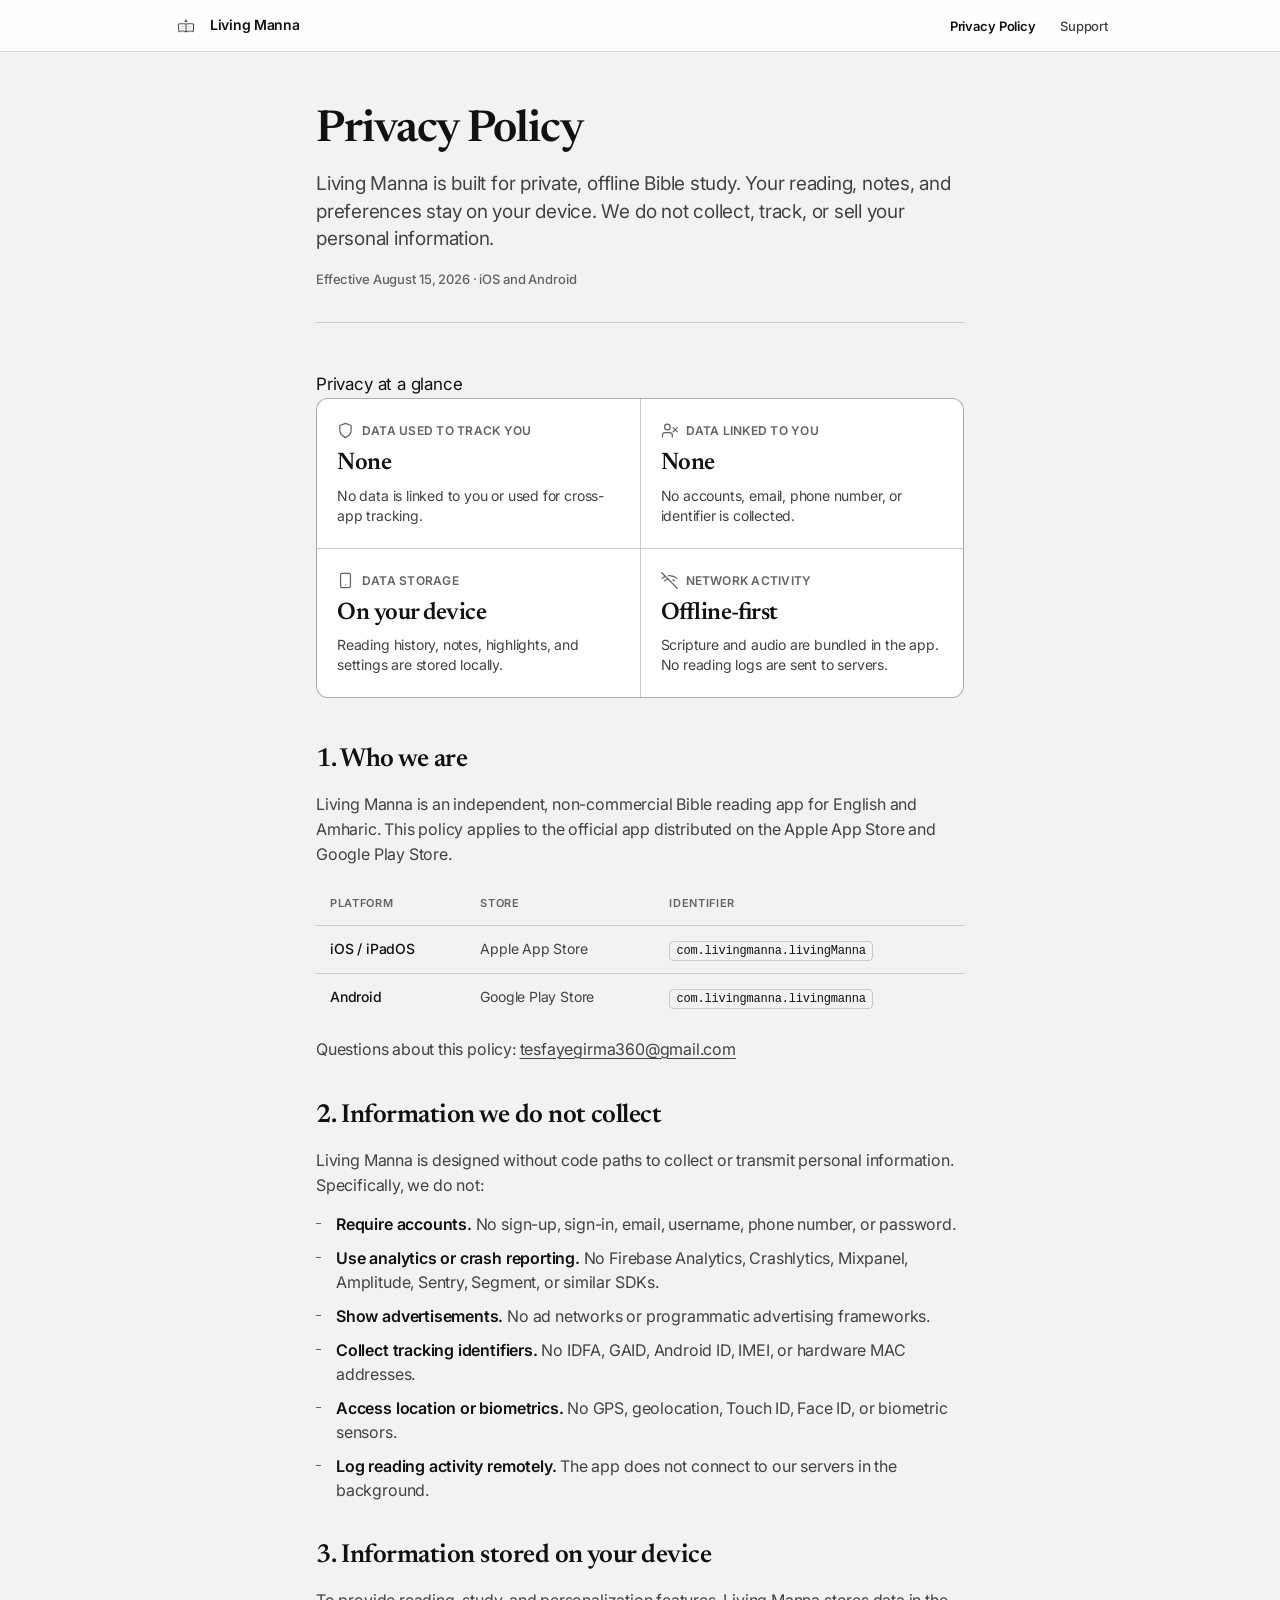
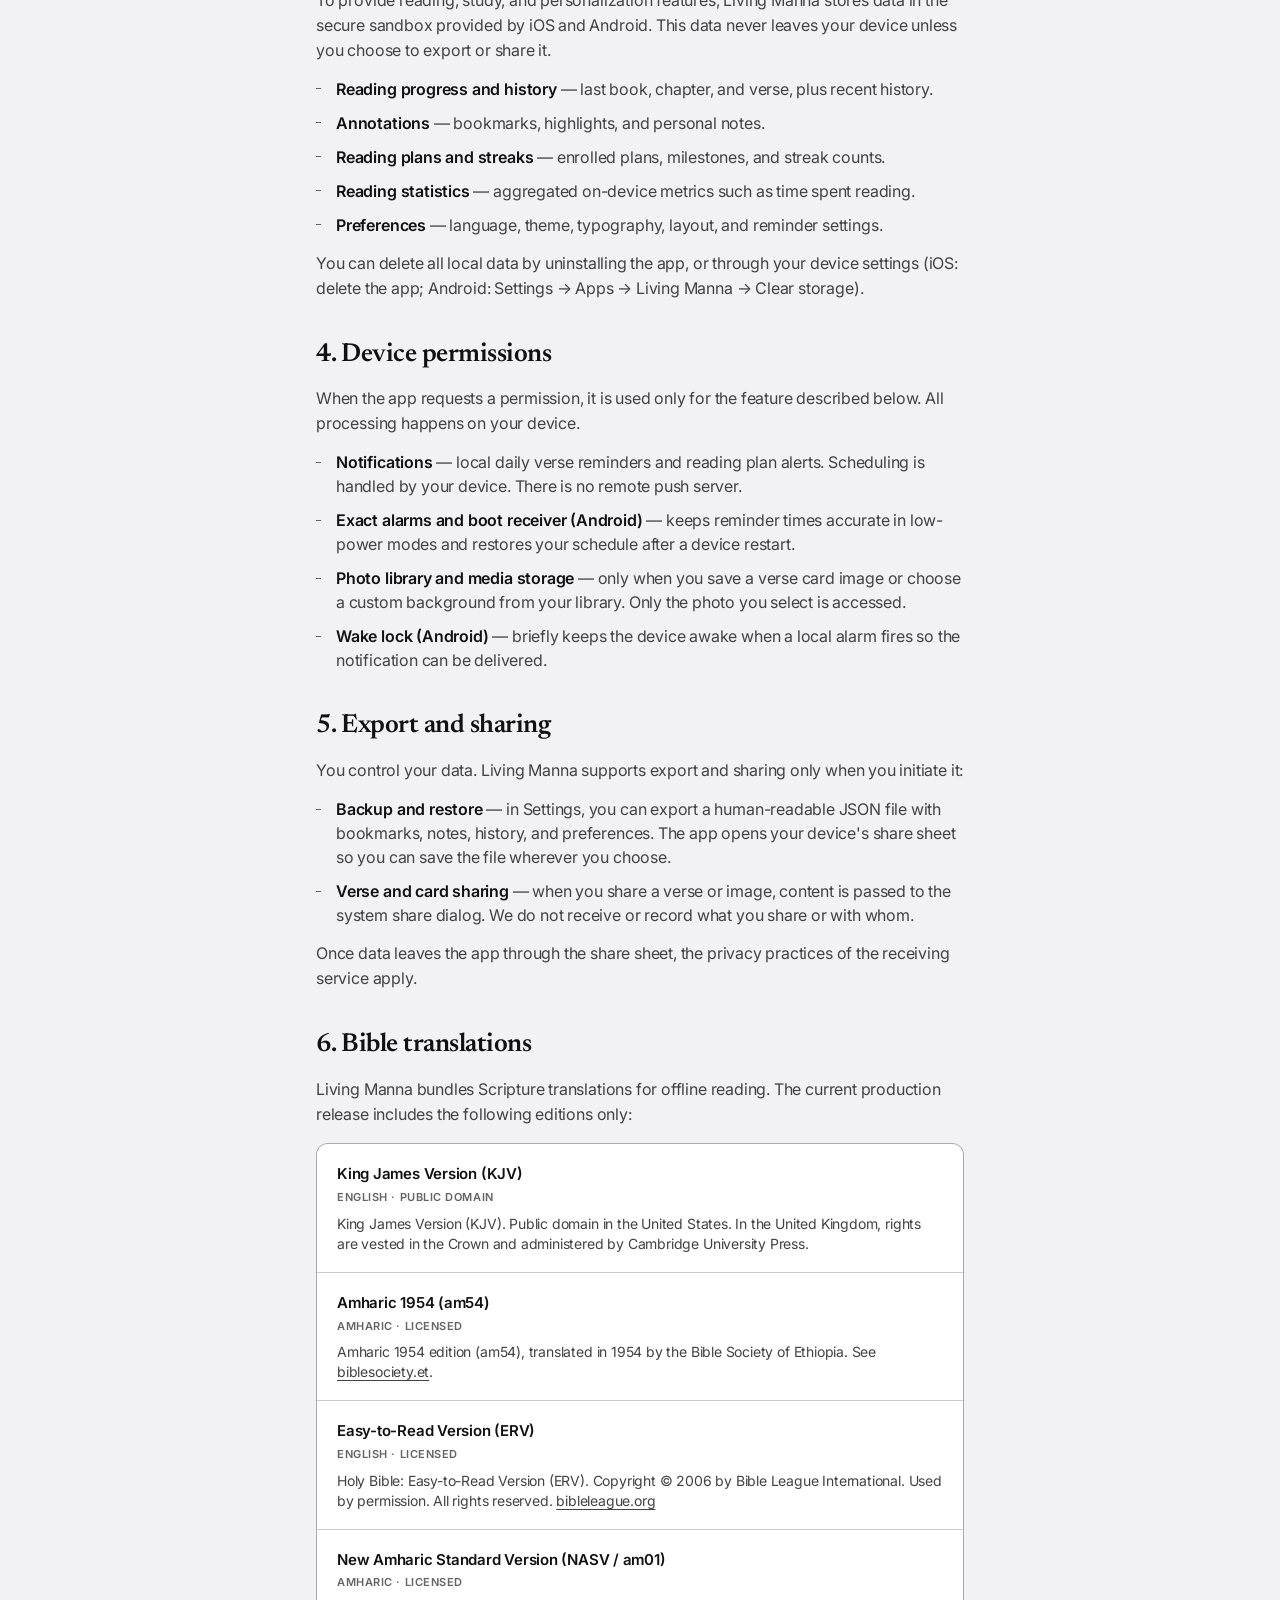
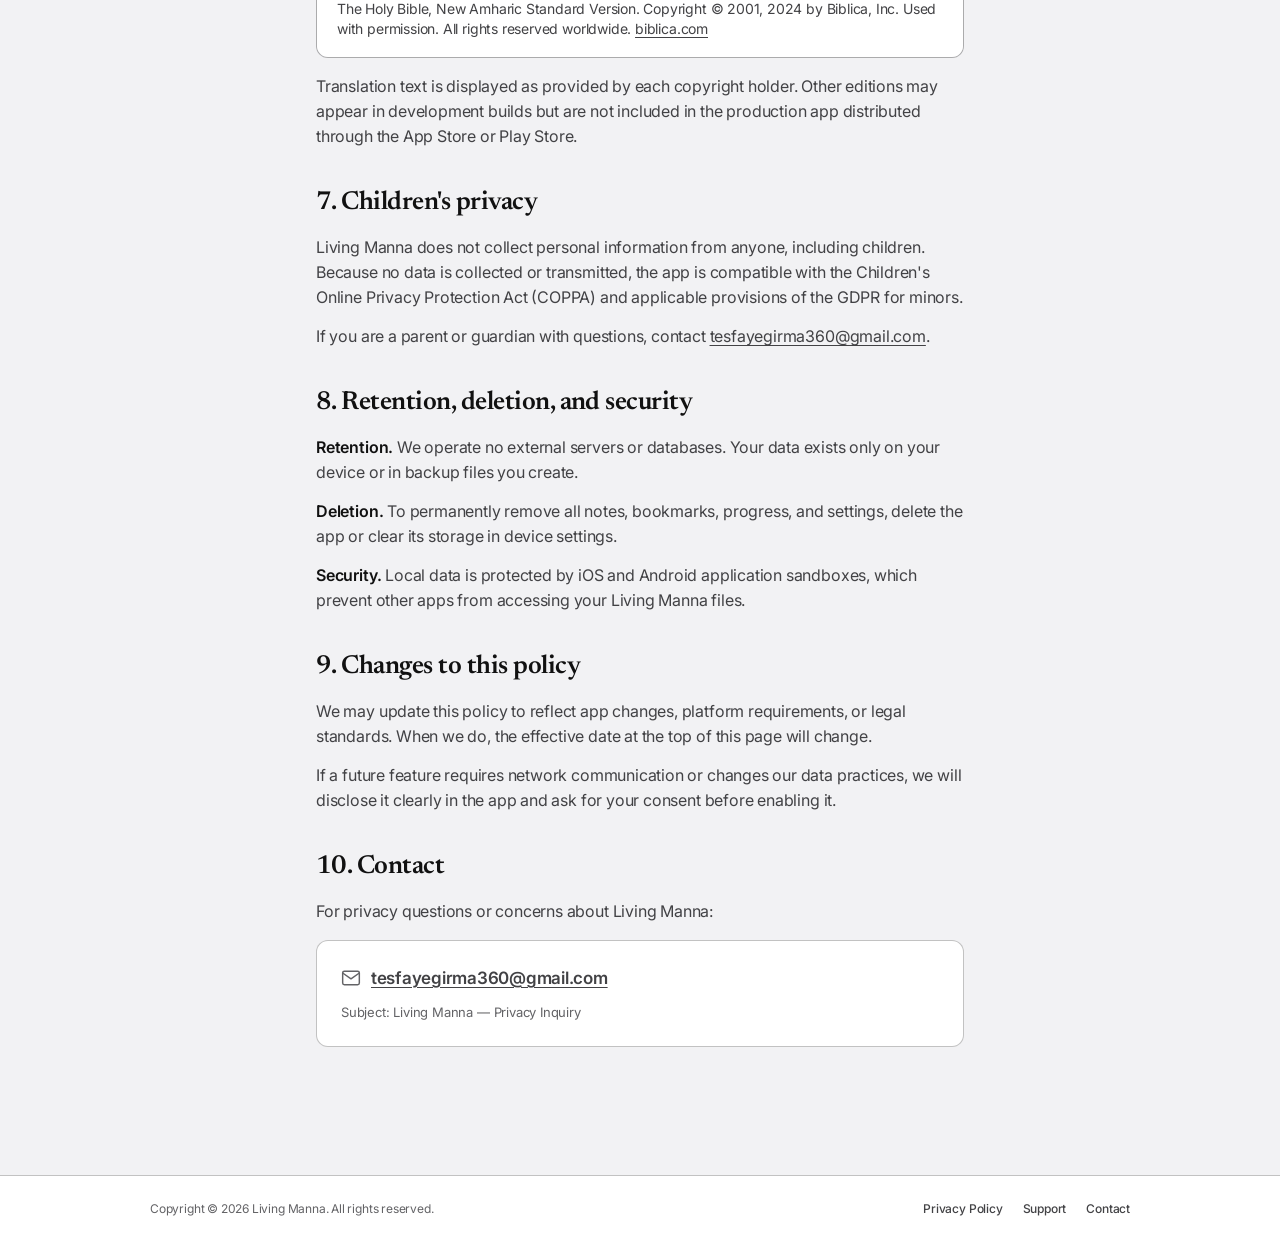
==== commit a6a44e11: "Redesign privacy and support pages with pro typography and shared assets. Use Inter and Newsreader, " ====
--- a/privacy-policy.html
+++ b/privacy-policy.html
@@ -4,1158 +4,264 @@
   <meta charset="utf-8" />
   <meta name="viewport" content="width=device-width, initial-scale=1" />
   <title>Privacy Policy — Living Manna</title>
-  <meta name="description" content="Official Privacy Policy for Living Manna — a bilingual offline Bible reading app for iOS and Android. Zero tracking, zero ads, 100% on-device data." />
+  <meta name="description" content="Privacy Policy for Living Manna — a bilingual offline Bible reading app for iOS and Android. No tracking, no ads, all data stays on your device." />
   <link rel="canonical" href="privacy-policy.html" />
-
-  <!-- Open Graph / Meta -->
   <meta property="og:title" content="Living Manna — Privacy Policy" />
-  <meta property="og:description" content="100% on-device offline Bible reading. Zero personal data collected, zero ads, zero telemetry." />
+  <meta property="og:description" content="100% on-device offline Bible reading. No personal data collected." />
   <meta property="og:type" content="website" />
-
-  <style>
-    :root {
-      /* Light Mode Palette (Apple System Inspired) */
-      --color-scheme: light;
-      --bg-base: #f5f5f7;
-      --bg-surface: #ffffff;
-      --bg-surface-secondary: #fbfbfd;
-      --bg-card-subtle: #f8f8fa;
-      --bg-nav: rgba(255, 255, 255, 0.82);
-      --border-subtle: rgba(0, 0, 0, 0.08);
-      --border-strong: rgba(0, 0, 0, 0.14);
-      --text-primary: #1d1d1f;
-      --text-secondary: #515154;
-      --text-tertiary: #86868b;
-      --accent: #0071e3;
-      --accent-hover: #0077ed;
-      --accent-subtle: rgba(0, 113, 227, 0.08);
-      --accent-gold: #b08440;
-      --accent-gold-subtle: rgba(176, 132, 64, 0.12);
-      --success-badge-bg: rgba(52, 199, 89, 0.12);
-      --success-badge-text: #1a7e36;
-      --card-shadow: 0 4px 20px rgba(0, 0, 0, 0.04), 0 1px 3px rgba(0, 0, 0, 0.02);
-      --card-shadow-hover: 0 8px 30px rgba(0, 0, 0, 0.08), 0 2px 6px rgba(0, 0, 0, 0.04);
-      --radius-sm: 8px;
-      --radius-md: 14px;
-      --radius-lg: 20px;
-      --radius-full: 9999px;
-      --font-stack: -apple-system, BlinkMacSystemFont, "SF Pro Text", "SF Pro Display", "SF Pro", "Segoe UI", Roboto, "Helvetica Neue", Helvetica, Arial, sans-serif;
-      --font-mono: SFMono-Regular, Menlo, Monaco, Consolas, "Liberation Mono", "Courier New", monospace;
-    }
-
-    @media (prefers-color-scheme: dark) {
-      :root {
-        --color-scheme: dark;
-        --bg-base: #000000;
-        --bg-surface: #1c1c1e;
-        --bg-surface-secondary: #2c2c2e;
-        --bg-card-subtle: #242426;
-        --bg-nav: rgba(28, 28, 30, 0.82);
-        --border-subtle: rgba(255, 255, 255, 0.12);
-        --border-strong: rgba(255, 255, 255, 0.22);
-        --text-primary: #f5f5f7;
-        --text-secondary: #a1a1a6;
-        --text-tertiary: #6e6e73;
-        --accent: #2997ff;
-        --accent-hover: #47a4ff;
-        --accent-subtle: rgba(41, 151, 255, 0.15);
-        --accent-gold: #d4a359;
-        --accent-gold-subtle: rgba(212, 163, 89, 0.2);
-        --success-badge-bg: rgba(48, 209, 88, 0.18);
-        --success-badge-text: #30d158;
-        --card-shadow: 0 4px 24px rgba(0, 0, 0, 0.4);
-        --card-shadow-hover: 0 10px 36px rgba(0, 0, 0, 0.6);
-      }
-    }
-
-    *, *::before, *::after {
-      box-sizing: border-box;
-      margin: 0;
-      padding: 0;
-    }
-
-    html {
-      -webkit-text-size-adjust: 100%;
-      scroll-behavior: smooth;
-      color-scheme: light dark;
-    }
-
-    body {
-      background-color: var(--bg-base);
-      color: var(--text-primary);
-      font-family: var(--font-stack);
-      font-size: 17px;
-      line-height: 1.62;
-      letter-spacing: -0.011em;
-      -webkit-font-smoothing: antialiased;
-      -moz-osx-font-smoothing: grayscale;
-      min-height: 100vh;
-      display: flex;
-      flex-direction: column;
-    }
-
-    /* Top Navigation Bar (Apple Frosted Glass) */
-    .site-nav {
-      position: sticky;
-      top: 0;
-      z-index: 100;
-      background: var(--bg-nav);
-      backdrop-filter: saturate(180%) blur(20px);
-      -webkit-backdrop-filter: saturate(180%) blur(20px);
-      border-bottom: 1px solid var(--border-subtle);
-      transition: background-color 0.3s ease, border-color 0.3s ease;
-    }
-
-    .nav-container {
-      max-width: 980px;
-      margin: 0 auto;
-      padding: 0 24px;
-      height: 52px;
-      display: flex;
-      align-items: center;
-      justify-content: space-between;
-    }
-
-    .brand-link {
-      display: flex;
-      align-items: center;
-      gap: 10px;
-      text-decoration: none;
-      color: var(--text-primary);
-      font-weight: 600;
-      font-size: 16px;
-      letter-spacing: -0.015em;
-    }
-
-    .brand-icon {
-      width: 28px;
-      height: 28px;
-      border-radius: 7px;
-      background: linear-gradient(135deg, #b08440 0%, #d4a359 100%);
-      display: flex;
-      align-items: center;
-      justify-content: center;
-      color: #ffffff;
-      box-shadow: 0 2px 6px rgba(176, 132, 64, 0.3);
-      flex-shrink: 0;
-    }
-
-    .nav-links {
-      display: flex;
-      align-items: center;
-      gap: 20px;
-      list-style: none;
-    }
-
-    .nav-links a {
-      color: var(--text-secondary);
-      text-decoration: none;
-      font-size: 14px;
-      font-weight: 500;
-      transition: color 0.2s ease;
-    }
-
-    .nav-links a:hover {
-      color: var(--accent);
-    }
-
-    .nav-links a.active {
-      color: var(--text-primary);
-      font-weight: 600;
-    }
-
-    /* Page Layout */
-    .page-wrapper {
-      flex: 1;
-      max-width: 820px;
-      width: 100%;
-      margin: 0 auto;
-      padding: 48px 24px 80px;
-    }
-
-    /* Hero Section */
-    .hero-header {
-      margin-bottom: 40px;
-      text-align: left;
-    }
-
-    .hero-eyebrow {
-      display: inline-flex;
-      align-items: center;
-      gap: 6px;
-      font-size: 13px;
-      font-weight: 600;
-      text-transform: uppercase;
-      letter-spacing: 0.05em;
-      color: var(--accent-gold);
-      margin-bottom: 12px;
-    }
-
-    .hero-title {
-      font-size: clamp(32px, 5vw, 44px);
-      font-weight: 700;
-      line-height: 1.15;
-      letter-spacing: -0.025em;
-      color: var(--text-primary);
-      margin-bottom: 12px;
-    }
-
-    .hero-sub {
-      font-size: 19px;
-      line-height: 1.48;
-      color: var(--text-secondary);
-      max-width: 680px;
-      margin-bottom: 16px;
-    }
-
-    .meta-badge-row {
-      display: flex;
-      flex-wrap: wrap;
-      align-items: center;
-      gap: 12px;
-      font-size: 13px;
-      color: var(--text-tertiary);
-    }
-
-    .badge {
-      display: inline-flex;
-      align-items: center;
-      gap: 5px;
-      padding: 4px 10px;
-      border-radius: var(--radius-full);
-      font-size: 12px;
-      font-weight: 600;
-      letter-spacing: 0.01em;
-    }
-
-    .badge-success {
-      background: var(--success-badge-bg);
-      color: var(--success-badge-text);
-    }
-
-    .badge-outline {
-      border: 1px solid var(--border-subtle);
-      color: var(--text-secondary);
-      background: var(--bg-surface);
-    }
-
-    /* Nutrition Labels (Privacy at a Glance Grid) */
-    .privacy-nutrition-section {
-      margin: 36px 0 48px;
-    }
-
-    .section-label {
-      font-size: 12px;
-      font-weight: 700;
-      text-transform: uppercase;
-      letter-spacing: 0.06em;
-      color: var(--text-tertiary);
-      margin-bottom: 14px;
-    }
-
-    .nutrition-grid {
-      display: grid;
-      grid-template-columns: repeat(auto-fit, minmax(220px, 1fr));
-      gap: 14px;
-    }
-
-    .nutrition-card {
-      background: var(--bg-surface);
-      border: 1px solid var(--border-subtle);
-      border-radius: var(--radius-md);
-      padding: 20px;
-      box-shadow: var(--card-shadow);
-      transition: transform 0.2s ease, box-shadow 0.2s ease;
-      display: flex;
-      flex-direction: column;
-    }
-
-    .nutrition-card:hover {
-      transform: translateY(-2px);
-      box-shadow: var(--card-shadow-hover);
-    }
-
-    .nutrition-card-header {
-      display: flex;
-      align-items: center;
-      gap: 10px;
-      margin-bottom: 12px;
-    }
-
-    .nutrition-icon {
-      width: 32px;
-      height: 32px;
-      border-radius: 8px;
-      display: flex;
-      align-items: center;
-      justify-content: center;
-      background: var(--accent-subtle);
-      color: var(--accent);
-      flex-shrink: 0;
-    }
-
-    .nutrition-icon.gold {
-      background: var(--accent-gold-subtle);
-      color: var(--accent-gold);
-    }
-
-    .nutrition-title {
-      font-size: 15px;
-      font-weight: 600;
-      color: var(--text-primary);
-      line-height: 1.3;
-    }
-
-    .nutrition-status {
-      font-size: 22px;
-      font-weight: 700;
-      color: var(--text-primary);
-      letter-spacing: -0.02em;
-      margin-bottom: 6px;
-    }
-
-    .nutrition-status.green {
-      color: var(--success-badge-text);
-    }
-
-    .nutrition-desc {
-      font-size: 13px;
-      line-height: 1.45;
-      color: var(--text-secondary);
-      margin-top: auto;
-    }
-
-    /* Content Cards & Sections */
-    .policy-content {
-      display: flex;
-      flex-direction: column;
-      gap: 28px;
-    }
-
-    .policy-section {
-      background: var(--bg-surface);
-      border: 1px solid var(--border-subtle);
-      border-radius: var(--radius-lg);
-      padding: 32px;
-      box-shadow: var(--card-shadow);
-    }
-
-    .section-title {
-      font-size: 22px;
-      font-weight: 700;
-      letter-spacing: -0.02em;
-      color: var(--text-primary);
-      margin-bottom: 16px;
-      display: flex;
-      align-items: center;
-      gap: 10px;
-    }
-
-    .section-title-num {
-      color: var(--accent-gold);
-      font-size: 16px;
-      font-weight: 600;
-      letter-spacing: 0;
-    }
-
-    .policy-section p {
-      margin-bottom: 14px;
-      color: var(--text-secondary);
-      font-size: 16px;
-      line-height: 1.62;
-    }
-
-    .policy-section p:last-child {
-      margin-bottom: 0;
-    }
-
-    .policy-section p strong,
-    .policy-section li strong {
-      color: var(--text-primary);
-      font-weight: 600;
-    }
-
-    /* App Identification Table */
-    .id-table {
-      width: 100%;
-      border-collapse: collapse;
-      margin: 16px 0;
-      font-size: 14px;
-    }
-
-    .id-table th,
-    .id-table td {
-      padding: 12px 14px;
-      text-align: left;
-      border-bottom: 1px solid var(--border-subtle);
-    }
-
-    .id-table th {
-      color: var(--text-tertiary);
-      font-weight: 600;
-      font-size: 12px;
-      text-transform: uppercase;
-      letter-spacing: 0.05em;
-      background: var(--bg-card-subtle);
-    }
-
-    .id-table tr:first-child th:first-child {
-      border-top-left-radius: var(--radius-sm);
-    }
-
-    .id-table tr:first-child th:last-child {
-      border-top-right-radius: var(--radius-sm);
-    }
-
-    .id-table td {
-      color: var(--text-secondary);
-    }
-
-    .id-table td:first-child {
-      font-weight: 600;
-      color: var(--text-primary);
-    }
-
-    .id-table tr:last-child td {
-      border-bottom: none;
-    }
-
-    /* Styled Feature Lists */
-    .feature-list {
-      list-style: none;
-      margin: 14px 0;
-      display: flex;
-      flex-direction: column;
-      gap: 12px;
-    }
-
-    .feature-item {
-      display: flex;
-      align-items: flex-start;
-      gap: 12px;
-      font-size: 15px;
-      line-height: 1.5;
-      color: var(--text-secondary);
-    }
-
-    .feature-item-icon {
-      width: 20px;
-      height: 20px;
-      border-radius: 50%;
-      background: var(--bg-card-subtle);
-      border: 1px solid var(--border-subtle);
-      display: flex;
-      align-items: center;
-      justify-content: center;
-      color: var(--text-primary);
-      flex-shrink: 0;
-      margin-top: 2px;
-    }
-
-    .feature-item-icon.danger {
-      color: #ff3b30;
-      background: rgba(255, 59, 48, 0.1);
-      border-color: rgba(255, 59, 48, 0.2);
-    }
-
-    .feature-item-icon.check {
-      color: var(--success-badge-text);
-      background: var(--success-badge-bg);
-      border-color: transparent;
-    }
-
-    /* Code Snippets */
-    code {
-      font-family: var(--font-mono);
-      font-size: 13px;
-      padding: 2px 7px;
-      border-radius: 5px;
-      background: var(--bg-card-subtle);
-      border: 1px solid var(--border-subtle);
-      color: var(--text-primary);
-      word-break: break-word;
-    }
-
-    /* Translation Copyright Cards */
-    .translation-cards {
-      display: flex;
-      flex-direction: column;
-      gap: 12px;
-      margin: 16px 0;
-    }
-
-    .trans-card {
-      background: var(--bg-card-subtle);
-      border: 1px solid var(--border-subtle);
-      border-radius: var(--radius-md);
-      padding: 16px 18px;
-    }
-
-    .trans-card-title {
-      font-size: 15px;
-      font-weight: 600;
-      color: var(--text-primary);
-      margin-bottom: 4px;
-      display: flex;
-      align-items: center;
-      justify-content: space-between;
-      flex-wrap: wrap;
-      gap: 8px;
-    }
-
-    .trans-badge {
-      font-size: 11px;
-      font-weight: 600;
-      padding: 2px 8px;
-      border-radius: 4px;
-      background: var(--accent-subtle);
-      color: var(--accent);
-      text-transform: uppercase;
-      letter-spacing: 0.04em;
-    }
-
-    .trans-badge.pd {
-      background: var(--success-badge-bg);
-      color: var(--success-badge-text);
-    }
-
-    .trans-card p {
-      font-size: 13.5px;
-      line-height: 1.5;
-      color: var(--text-secondary);
-      margin-bottom: 0;
-    }
-
-    /* Links */
-    a {
-      color: var(--accent);
-      text-decoration: none;
-      transition: color 0.2s ease;
-    }
-
-    a:hover {
-      text-decoration: underline;
-    }
-
-    /* Callout Box */
-    .callout {
-      background: var(--accent-subtle);
-      border-left: 3px solid var(--accent);
-      border-radius: 0 var(--radius-sm) var(--radius-sm) 0;
-      padding: 16px 18px;
-      margin: 16px 0;
-      font-size: 14.5px;
-      color: var(--text-primary);
-    }
-
-    .callout strong {
-      color: var(--accent);
-    }
-
-    /* Contact Box */
-    .contact-card {
-      display: flex;
-      align-items: center;
-      justify-content: space-between;
-      flex-wrap: wrap;
-      gap: 16px;
-      background: var(--bg-card-subtle);
-      border: 1px solid var(--border-subtle);
-      border-radius: var(--radius-md);
-      padding: 20px;
-      margin-top: 14px;
-    }
-
-    .contact-info {
-      display: flex;
-      flex-direction: column;
-      gap: 4px;
-    }
-
-    .contact-email {
-      font-size: 16px;
-      font-weight: 600;
-      color: var(--text-primary);
-    }
-
-    .btn-contact {
-      display: inline-flex;
-      align-items: center;
-      gap: 6px;
-      padding: 8px 16px;
-      background: var(--accent);
-      color: #ffffff !important;
-      border-radius: var(--radius-full);
-      font-size: 13.5px;
-      font-weight: 600;
-      text-decoration: none !important;
-      transition: background-color 0.2s ease, transform 0.1s ease;
-    }
-
-    .btn-contact:hover {
-      background: var(--accent-hover);
-      transform: translateY(-1px);
-    }
-
-    /* Footer */
-    .site-footer {
-      border-top: 1px solid var(--border-subtle);
-      background: var(--bg-surface);
-      margin-top: auto;
-      padding: 40px 24px;
-      font-size: 13px;
-      color: var(--text-tertiary);
-      transition: background-color 0.3s ease, border-color 0.3s ease;
-    }
-
-    .footer-container {
-      max-width: 980px;
-      margin: 0 auto;
-      display: flex;
-      flex-direction: column;
-      gap: 20px;
-    }
-
-    .footer-top {
-      display: flex;
-      justify-content: space-between;
-      align-items: center;
-      flex-wrap: wrap;
-      gap: 16px;
-      padding-bottom: 20px;
-      border-bottom: 1px solid var(--border-subtle);
-    }
-
-    .footer-links {
-      display: flex;
-      gap: 20px;
-      list-style: none;
-    }
-
-    .footer-links a {
-      color: var(--text-secondary);
-      text-decoration: none;
-      font-size: 13px;
-    }
-
-    .footer-links a:hover {
-      color: var(--accent);
-    }
-
-    .footer-bottom {
-      display: flex;
-      justify-content: space-between;
-      align-items: center;
-      flex-wrap: wrap;
-      gap: 12px;
-      line-height: 1.5;
-    }
-
-    /* Responsive Adjustments */
-    @media (max-width: 640px) {
-      .page-wrapper {
-        padding: 32px 16px 64px;
-      }
-
-      .policy-section {
-        padding: 22px 18px;
-        border-radius: var(--radius-md);
-      }
-
-      .hero-title {
-        font-size: 30px;
-      }
-
-      .hero-sub {
-        font-size: 17px;
-      }
-
-      .nutrition-grid {
-        grid-template-columns: 1fr;
-      }
-
-      .id-table th,
-      .id-table td {
-        padding: 10px 8px;
-        font-size: 13px;
-      }
-    }
-  </style>
+  <link rel="preconnect" href="https://fonts.googleapis.com" />
+  <link rel="preconnect" href="https://fonts.gstatic.com" crossorigin />
+  <link href="https://fonts.googleapis.com/css2?family=Inter:opsz,wght@14..32,400;14..32,500;14..32,600&family=Newsreader:opsz,wght@6..72,500;6..72,600&display=swap" rel="stylesheet" />
+  <link rel="stylesheet" href="assets/shared.css" />
 </head>
 <body>
 
-  <!-- Sticky Top Navigation -->
-  <nav class="site-nav" aria-label="Global Navigation">
-    <div class="nav-container">
-      <a href="privacy-policy.html" class="brand-link" aria-label="Living Manna Home">
-        <div class="brand-icon" aria-hidden="true">
-          <svg width="16" height="16" viewBox="0 0 24 24" fill="none" stroke="currentColor" stroke-width="2.5" stroke-linecap="round" stroke-linejoin="round">
-            <path d="M2 3h6a4 4 0 0 1 4 4v14a3 3 0 0 0-3-3H2z"></path>
-            <path d="M22 3h-6a4 4 0 0 0-4 4v14a3 3 0 0 1 3-3h7z"></path>
-          </svg>
-        </div>
+  <header class="nav" role="banner">
+    <div class="nav-inner">
+      <a href="privacy-policy.html" class="brand" aria-label="Living Manna">
+        <img src="assets/icons/app_icon.png" width="26" height="26" alt="" />
         <span>Living Manna</span>
       </a>
       <ul class="nav-links">
-        <li><a href="privacy-policy.html" class="active" aria-current="page">Privacy Policy</a></li>
+        <li><a href="privacy-policy.html" aria-current="page">Privacy Policy</a></li>
         <li><a href="support.html">Support</a></li>
       </ul>
     </div>
-  </nav>
-
-  <!-- Main Content -->
-  <div class="page-wrapper">
-    <main>
-      <!-- Hero Header -->
-      <header class="hero-header">
-        <div class="hero-eyebrow">
-          <svg width="14" height="14" viewBox="0 0 24 24" fill="none" stroke="currentColor" stroke-width="2.5" stroke-linecap="round" stroke-linejoin="round" aria-hidden="true">
-            <path d="M12 22s8-4 8-10V5l-8-3-8 3v7c0 6 8 10 8 10z"></path>
-          </svg>
-          Privacy &amp; Data Transparency
-        </div>
-        <h1 class="hero-title">Privacy Policy</h1>
-        <p class="hero-sub">
-          Living Manna is built with privacy by design. We believe Scripture study is personal and sacred. The app operates 100% on your device with zero tracking, zero analytics, and zero advertising.
-        </p>
-        <div class="meta-badge-row">
-          <span class="badge badge-success">
-            <svg width="12" height="12" viewBox="0 0 24 24" fill="none" stroke="currentColor" stroke-width="3" stroke-linecap="round" stroke-linejoin="round" aria-hidden="true">
-              <polyline points="20 6 9 17 4 12"></polyline>
-            </svg>
-            Zero Tracking Architecture
-          </span>
-          <span class="badge badge-outline">Effective Date: August 15, 2026</span>
-          <span class="badge badge-outline">iOS &amp; Android</span>
-        </div>
-      </header>
-
-      <!-- Privacy Nutrition Labels (Apple Style) -->
-      <section class="privacy-nutrition-section" aria-labelledby="nutrition-heading">
-        <div class="section-label" id="nutrition-heading">Privacy at a Glance (App Store Nutrition Labels)</div>
-        <div class="nutrition-grid">
-          <div class="nutrition-card">
-            <div class="nutrition-card-header">
-              <div class="nutrition-icon" aria-hidden="true">
-                <svg width="18" height="18" viewBox="0 0 24 24" fill="none" stroke="currentColor" stroke-width="2.2" stroke-linecap="round" stroke-linejoin="round">
-                  <path d="M12 22s8-4 8-10V5l-8-3-8 3v7c0 6 8 10 8 10z"></path>
-                </svg>
-              </div>
-              <div class="nutrition-title">Data Used to Track You</div>
-            </div>
-            <div class="nutrition-status green">None</div>
-            <div class="nutrition-desc">
-              No data collected is linked or used to track you across apps, websites, or ad networks.
-            </div>
-          </div>
-
-          <div class="nutrition-card">
-            <div class="nutrition-card-header">
-              <div class="nutrition-icon" aria-hidden="true">
-                <svg width="18" height="18" viewBox="0 0 24 24" fill="none" stroke="currentColor" stroke-width="2.2" stroke-linecap="round" stroke-linejoin="round">
-                  <path d="M20 21v-2a4 4 0 0 0-4-4H8a4 4 0 0 0-4 4v2"></path>
-                  <circle cx="12" cy="7" r="4"></circle>
-                  <line x1="18" y1="8" x2="23" y2="13"></line>
-                  <line x1="23" y1="8" x2="18" y2="13"></line>
-                </svg>
-              </div>
-              <div class="nutrition-title">Data Linked to You</div>
-            </div>
-            <div class="nutrition-status green">None</div>
-            <div class="nutrition-desc">
-              No personal identification, email, phone number, account, or telemetry identifier is collected.
-            </div>
-          </div>
-
-          <div class="nutrition-card">
-            <div class="nutrition-card-header">
-              <div class="nutrition-icon gold" aria-hidden="true">
-                <svg width="18" height="18" viewBox="0 0 24 24" fill="none" stroke="currentColor" stroke-width="2.2" stroke-linecap="round" stroke-linejoin="round">
-                  <rect x="2" y="2" width="20" height="8" rx="2" ry="2"></rect>
-                  <rect x="2" y="14" width="20" height="8" rx="2" ry="2"></rect>
-                  <line x1="6" y1="6" x2="6.01" y2="6"></line>
-                  <line x1="6" y1="18" x2="6.01" y2="18"></line>
-                </svg>
-              </div>
-              <div class="nutrition-title">Data Storage</div>
-            </div>
-            <div class="nutrition-status">100% Local</div>
-            <div class="nutrition-desc">
-              All reading history, highlights, notes, and reading plans reside strictly in your local device sandbox.
-            </div>
-          </div>
-
-          <div class="nutrition-card">
-            <div class="nutrition-card-header">
-              <div class="nutrition-icon gold" aria-hidden="true">
-                <svg width="18" height="18" viewBox="0 0 24 24" fill="none" stroke="currentColor" stroke-width="2.2" stroke-linecap="round" stroke-linejoin="round">
-                  <line x1="1" y1="1" x2="23" y2="23"></line>
-                  <path d="M16.72 11.06A10.94 10.94 0 0 1 19 12.55"></path>
-                  <path d="M5 12.55a10.94 10.94 0 0 1 5.17-2.39"></path>
-                  <path d="M10.71 5.05A16 16 0 0 1 22.58 9"></path>
-                  <path d="M1.42 9a15.91 15.91 0 0 1 4.7-2.88"></path>
-                  <path d="M8.53 16.11a6 6 0 0 1 6.95 0"></path>
-                  <line x1="12" y1="20" x2="12.01" y2="20"></line>
-                </svg>
-              </div>
-              <div class="nutrition-title">Network Activity</div>
-            </div>
-            <div class="nutrition-status">Offline-First</div>
-            <div class="nutrition-desc">
-              All Bible translations and audio assets are bundled locally. No servers to log your reading habits.
-            </div>
-          </div>
-        </div>
-      </section>
-
-      <!-- Legal Policy Sections -->
-      <div class="policy-content">
-
-        <!-- 1. Identity & Store Identifiers -->
-        <section class="policy-section" id="identity">
-          <h2 class="section-title">
-            <span class="section-title-num">1.</span>
-            Who We Are &amp; Application Identity
-          </h2>
-          <p>
-            Living Manna ("the app", "we", "us", "our") is an independent, non-commercial bilingual Bible reading application designed for offline study in English and Amharic.
-          </p>
-          <p>
-            This privacy policy applies to official distributions of Living Manna across mobile platforms:
-          </p>
-          <table class="id-table" aria-label="Application Identification Details">
-            <thead>
-              <tr>
-                <th>Platform</th>
-                <th>Store / Distribution</th>
-                <th>Package / Bundle Identifier</th>
-              </tr>
-            </thead>
-            <tbody>
-              <tr>
-                <td>iOS / iPadOS</td>
-                <td>Apple App Store</td>
-                <td><code>com.livingmanna.livingManna</code></td>
-              </tr>
-              <tr>
-                <td>Android</td>
-                <td>Google Play Store</td>
-                <td><code>com.livingmanna.livingmanna</code></td>
-              </tr>
-            </tbody>
-          </table>
-          <p>
-            For any privacy inquiries or technical questions regarding this policy, contact us directly at <a href="mailto:tesfayegirma360@gmail.com">tesfayegirma360@gmail.com</a>.
-          </p>
-        </section>
-
-        <!-- 2. Information We Do Not Collect -->
-        <section class="policy-section" id="no-collection">
-          <h2 class="section-title">
-            <span class="section-title-num">2.</span>
-            Information We Do Not Collect
-          </h2>
-          <p>
-            We believe that true privacy begins with data minimization. Living Manna is engineered without any code paths or mechanisms to collect or transmit your personal information. Specifically:
-          </p>
-          <ul class="feature-list">
-            <li class="feature-item">
-              <span class="feature-item-icon danger" aria-hidden="true">✕</span>
-              <div><strong>No User Accounts or Authentication:</strong> You do not need to sign up, sign in, or provide an email, username, phone number, or password.</div>
-            </li>
-            <li class="feature-item">
-              <span class="feature-item-icon danger" aria-hidden="true">✕</span>
-              <div><strong>No Analytics or Telemetry SDKs:</strong> We do not include Google Analytics for Firebase, Firebase Crashlytics, Mixpanel, Amplitude, Sentry, Segment, or any custom telemetry tracking code.</div>
-            </li>
-            <li class="feature-item">
-              <span class="feature-item-icon danger" aria-hidden="true">✕</span>
-              <div><strong>No Advertising SDKs:</strong> We do not display advertisements, embed Google AdMob, Unity Ads, Meta Audience Network, or any programmatic ad frameworks.</div>
-            </li>
-            <li class="feature-item">
-              <span class="feature-item-icon danger" aria-hidden="true">✕</span>
-              <div><strong>No Tracking Identifiers:</strong> The app never requests Apple's Identifier for Advertisers (IDFA), Google Advertising ID (GAID), Android ID, IMEI, or hardware MAC addresses.</div>
-            </li>
-            <li class="feature-item">
-              <span class="feature-item-icon danger" aria-hidden="true">✕</span>
-              <div><strong>No Location or Biometric Data:</strong> The app never accesses GPS, cellular geolocation, Wi-Fi SSIDs, Apple Touch ID / Face ID data, or biometric sensors.</div>
-            </li>
-            <li class="feature-item">
-              <span class="feature-item-icon danger" aria-hidden="true">✕</span>
-              <div><strong>No Background Network Activity:</strong> The app operates offline and does not connect to remote servers in the background to log your Bible reading activity or app usage.</div>
-            </li>
-          </ul>
-        </section>
-
-        <!-- 3. Information Stored On Your Device -->
-        <section class="policy-section" id="local-storage">
-          <h2 class="section-title">
-            <span class="section-title-num">3.</span>
-            Information Stored On Your Device
-          </h2>
-          <p>
-            To deliver a rich, personalized Bible study experience, Living Manna stores data locally inside the secure sandbox environment provided by your operating system (iOS Sandboxed Storage and Android App Sandboxed Storage).
-          </p>
-          <p>This strictly local data includes:</p>
-          <ul class="feature-list">
-            <li class="feature-item">
-              <span class="feature-item-icon check" aria-hidden="true">✓</span>
-              <div><strong>Reading Progress &amp; History:</strong> The last book, chapter, and verse you viewed, plus recent reading history for rapid resume.</div>
-            </li>
-            <li class="feature-item">
-              <span class="feature-item-icon check" aria-hidden="true">✓</span>
-              <div><strong>Annotations &amp; Personal Notes:</strong> Verse bookmarks, highlights (with custom color tags), and personal study notes created by you.</div>
-            </li>
-            <li class="feature-item">
-              <span class="feature-item-icon check" aria-hidden="true">✓</span>
-              <div><strong>Reading Plans &amp; Streaks:</strong> Enrolled Scripture reading plans, completed milestones, and calculated streak counts.</div>
-            </li>
-            <li class="feature-item">
-              <span class="feature-item-icon check" aria-hidden="true">✓</span>
-              <div><strong>Reading Statistics:</strong> Aggregated on-device reading metrics (e.g., minutes spent reading, chapters completed).</div>
-            </li>
-            <li class="feature-item">
-              <span class="feature-item-icon check" aria-hidden="true">✓</span>
-              <div><strong>User Preferences:</strong> Interface language, theme selection (System / Light / Dark), typography size, line spacing, parallel reading layout, and reminder times.</div>
-            </li>
-          </ul>
-          <div class="callout">
-            <strong>100% User Control:</strong> You can completely erase all locally stored data at any time by uninstalling the app, or via your operating system settings (e.g., Android Settings → Apps → Living Manna → Clear Data, or iOS Settings → iPhone Storage → Delete App).
-          </div>
-        </section>
-
-        <!-- 4. Device Permissions -->
-        <section class="policy-section" id="permissions">
-          <h2 class="section-title">
-            <span class="section-title-num">4.</span>
-            Device Permissions &amp; Hardware Access
-          </h2>
-          <p>
-            When Living Manna requests device permissions, each permission is strictly dedicated to enabling a specific user-requested feature. All processing occurs locally:
-          </p>
-          <ul class="feature-list">
-            <li class="feature-item">
-              <span class="feature-item-icon check" aria-hidden="true">🔔</span>
-              <div>
-                <strong>Notifications (iOS UserNotifications &amp; Android <code>POST_NOTIFICATIONS</code>):</strong>
-                Used exclusively to deliver opt-in daily verse reminders and reading plan alerts. All notification scheduling is handled locally on the device OS scheduler. There is no remote push notification server.
-              </div>
-            </li>
-            <li class="feature-item">
-              <span class="feature-item-icon check" aria-hidden="true">⏰</span>
-              <div>
-                <strong>Exact Alarms &amp; Boot Receiver (Android <code>SCHEDULE_EXACT_ALARM</code> &amp; <code>RECEIVE_BOOT_COMPLETED</code>):</strong>
-                Allows your chosen reminder times to fire punctually even in low-power or Doze modes, and re-registers your local schedule upon device restart.
-              </div>
-            </li>
-            <li class="feature-item">
-              <span class="feature-item-icon check" aria-hidden="true">🖼️</span>
-              <div>
-                <strong>Photo Library &amp; Media Storage (iOS Photo Access &amp; Android <code>READ_MEDIA_IMAGES</code>):</strong>
-                Used only when you explicitly create and save a verse-card image to your photo gallery, or choose a custom background wallpaper image from your library. The app accesses only the specific photo selected.
-              </div>
-            </li>
-            <li class="feature-item">
-              <span class="feature-item-icon check" aria-hidden="true">⚡</span>
-              <div>
-                <strong>Wake Lock (Android <code>WAKE_LOCK</code>):</strong>
-                Briefly ensures the CPU is active during the exact moment a local alarm triggers so the notification can be generated cleanly.
-              </div>
-            </li>
-          </ul>
-        </section>
-
-        <!-- 5. Data Export & Sharing -->
-        <section class="policy-section" id="export-sharing">
-          <h2 class="section-title">
-            <span class="section-title-num">5.</span>
-            Data Export &amp; User-Initiated Sharing
-          </h2>
-          <p>
-            Your data belongs to you. Living Manna provides manual export and sharing capabilities that are strictly triggered by your deliberate actions:
-          </p>
-          <ul class="feature-list">
-            <li class="feature-item">
-              <span class="feature-item-icon check" aria-hidden="true">💾</span>
-              <div>
-                <strong>Backup &amp; Restore (JSON Export):</strong>
-                Under Settings → Backup, you can generate an unencrypted, human-readable JSON backup containing your bookmarks, notes, reading history, and preferences. The app triggers the native OS Share Sheet (AirDrop, Files, Google Drive, email) so you can store it wherever you choose.
-              </div>
-            </li>
-            <li class="feature-item">
-              <span class="feature-item-icon check" aria-hidden="true">📤</span>
-              <div>
-                <strong>Verse &amp; Card Sharing:</strong>
-                When you choose to share a verse or generated wallpaper image, the app passes the content directly to the native system share dialog (or deep link to WhatsApp, Telegram, etc.). We never receive a copy or record of what you shared or whom you shared it with.
-              </div>
-            </li>
-          </ul>
-          <p>
-            <em>Please note: Once data is shared outside of Living Manna via the OS Share Sheet, the privacy practices of the recipient service or application will govern that data.</em>
-          </p>
-        </section>
-
-        <!-- 6. Bible Translation Copyrights -->
-        <section class="policy-section" id="copyrights">
-          <h2 class="section-title">
-            <span class="section-title-num">6.</span>
-            Bible Translation Copyrights &amp; Intellectual Property
-          </h2>
-          <p>
-            Living Manna bundles selected Scripture translations to enable full offline bilingual reading. The text of each translation remains the intellectual property of its respective copyright holder:
-          </p>
-
-          <div class="translation-cards">
-            <div class="trans-card">
-              <div class="trans-card-title">
-                <span>King James Version (KJV)</span>
-                <span class="trans-badge pd">Public Domain</span>
-              </div>
-              <p>
-                The King James Version of the Holy Bible is in the public domain in most jurisdictions worldwide.
-              </p>
-            </div>
-
-            <div class="trans-card">
-              <div class="trans-card-title">
-                <span>Amharic 1954 (የድሮ ትርጉም / Old Version)</span>
-                <span class="trans-badge">Licensed</span>
-              </div>
-              <p>
-                Copyright &copy; Bible Society of Ethiopia (<a href="https://www.biblesociety.et" target="_blank" rel="noopener noreferrer">biblesociety.et</a>). Used for non-commercial Scripture reading and ministry.
-              </p>
-            </div>
-
-            <div class="trans-card">
-              <div class="trans-card-title">
-                <span>Easy-to-Read Version™ (ERV)</span>
-                <span class="trans-badge">Licensed</span>
-              </div>
-              <p>
-                Copyright &copy; 2006 Bible League International (<a href="https://www.bibleleague.org" target="_blank" rel="noopener noreferrer">bibleleague.org</a>). All rights reserved.
-              </p>
-            </div>
-
-            <div class="trans-card">
-              <div class="trans-card-title">
-                <span>New Amharic Standard Version™ (NASV / አማ01)</span>
-                <span class="trans-badge">Licensed</span>
-              </div>
-              <p>
-                Copyright &copy; 2001, 2024 Biblica, Inc. (<a href="https://www.biblica.com" target="_blank" rel="noopener noreferrer">biblica.com</a>). Used with permission. All rights reserved worldwide.
-              </p>
-            </div>
-          </div>
-
-          <p>
-            All translation texts are displayed unmodified as provided by the respective copyright holders.
-          </p>
-        </section>
-
-        <!-- 7. Children's Privacy -->
-        <section class="policy-section" id="children">
-          <h2 class="section-title">
-            <span class="section-title-num">7.</span>
-            Children's Privacy (COPPA &amp; GDPR-K)
-          </h2>
-          <p>
-            Living Manna is safe for users of all ages, including children. Because the application does not collect, store, transmit, or share any personal information, it is fully compliant with the Children's Online Privacy Protection Act (COPPA) in the United States and the General Data Protection Regulation (GDPR-K) in the European Union.
-          </p>
-          <p>
-            We do not knowingly solicit or collect data from children under the age of 13 (or under 16 in applicable European jurisdictions). If a parent or guardian has questions, please reach out to us at <a href="mailto:tesfayegirma360@gmail.com">tesfayegirma360@gmail.com</a>.
-          </p>
-        </section>
-
-        <!-- 8. Data Retention, Deletion & Security -->
-        <section class="policy-section" id="security-deletion">
-          <h2 class="section-title">
-            <span class="section-title-num">8.</span>
-            Data Retention, Deletion &amp; Security
-          </h2>
-          <p>
-            <strong>Data Retention:</strong> Because we maintain no external servers, databases, or user telemetry, we hold zero records of your data. Your data exists only as long as you keep the app installed on your device or retain an exported JSON backup file.
-          </p>
-          <p>
-            <strong>Data Deletion:</strong> You have absolute authority over your data. To permanently delete all notes, bookmarks, reading progress, and settings:
-          </p>
-          <ul class="feature-list">
-            <li class="feature-item">
-              <span class="feature-item-icon check" aria-hidden="true">📱</span>
-              <div><strong>On iOS:</strong> Delete Living Manna from your Home Screen or App Library. iOS will immediately remove the app sandbox and all contained files.</div>
-            </li>
-            <li class="feature-item">
-              <span class="feature-item-icon check" aria-hidden="true">🤖</span>
-              <div><strong>On Android:</strong> Navigate to Settings → Apps → Living Manna → Storage → Clear Storage / Clear Data, or uninstall the application.</div>
-            </li>
-          </ul>
-          <p>
-            <strong>Security:</strong> All local databases and preferences are protected by iOS and Android application sandbox barriers, preventing other unauthorized apps from accessing your Living Manna study records.
-          </p>
-        </section>
-
-        <!-- 9. Policy Changes -->
-        <section class="policy-section" id="policy-changes">
-          <h2 class="section-title">
-            <span class="section-title-num">9.</span>
-            Changes to This Privacy Policy
-          </h2>
-          <p>
-            We may occasionally update this Privacy Policy to reflect app improvements, new operating system requirements, or legal standards. When modifications are made, the "Effective Date" at the top of this page will be updated.
-          </p>
-          <p>
-            If any future feature ever requires network communication or alters our zero-data collection guarantee, we will provide prominent in-app disclosure and require explicit user opt-in before activating such functionality.
-          </p>
-        </section>
-
-        <!-- 10. Contact & Inquiries -->
-        <section class="policy-section" id="contact">
-          <h2 class="section-title">
-            <span class="section-title-num">10.</span>
-            Contact &amp; Inquiries
-          </h2>
-          <p>
-            If you have questions, feedback, or concerns regarding this Privacy Policy or Living Manna's data privacy practices, please contact the developer directly:
-          </p>
-          <div class="contact-card">
-            <div class="contact-info">
-              <span class="contact-email">tesfayegirma360@gmail.com</span>
-              <span style="font-size: 13px; color: var(--text-secondary);">Subject line: <em>Living Manna — Privacy Inquiry</em></span>
-            </div>
-            <a href="mailto:tesfayegirma360@gmail.com?subject=Living%20Manna%20%E2%80%94%20Privacy%20Inquiry" class="btn-contact">
-              <svg width="14" height="14" viewBox="0 0 24 24" fill="none" stroke="currentColor" stroke-width="2.5" stroke-linecap="round" stroke-linejoin="round" aria-hidden="true">
-                <path d="M4 4h16c1.1 0 2 .9 2 2v12c0 1.1-.9 2-2 2H4c-1.1 0-2-.9-2-2V6c0-1.1.9-2 2-2z"></path>
-                <polyline points="22,6 12,13 2,6"></polyline>
-              </svg>
-              Email Developer
-            </a>
-          </div>
-        </section>
-
+  </header>
+
+  <main class="content">
+    <header class="hero">
+      <h1>Privacy Policy</h1>
+      <p class="hero-lead">
+        Living Manna is built for private, offline Bible study. Your reading, notes, and preferences stay on your device. We do not collect, track, or sell your personal information.
+      </p>
+      <p class="hero-meta">Effective August 15, 2026 &middot; iOS and Android</p>
+    </header>
+
+    <section class="summary" aria-labelledby="summary-heading">
+      <p class="summary-label" id="summary-heading">Privacy at a glance</p>
+      <dl class="summary-grid">
+        <div class="summary-item">
+          <div class="summary-item-head">
+            <svg class="icon" viewBox="0 0 24 24" aria-hidden="true"><path d="M12 22s8-4 8-10V5l-8-3-8 3v7c0 6 8 10 8 10z"/></svg>
+            <dt>Data used to track you</dt>
+          </div>
+          <dd>None</dd>
+          <p>No data is linked to you or used for cross-app tracking.</p>
+        </div>
+        <div class="summary-item">
+          <div class="summary-item-head">
+            <svg class="icon" viewBox="0 0 24 24" aria-hidden="true"><path d="M16 21v-2a4 4 0 0 0-4-4H6a4 4 0 0 0-4 4v2"/><circle cx="9" cy="7" r="4"/><line x1="17" y1="8" x2="23" y2="14"/><line x1="23" y1="8" x2="17" y2="14"/></svg>
+            <dt>Data linked to you</dt>
+          </div>
+          <dd>None</dd>
+          <p>No accounts, email, phone number, or identifier is collected.</p>
+        </div>
+        <div class="summary-item">
+          <div class="summary-item-head">
+            <svg class="icon" viewBox="0 0 24 24" aria-hidden="true"><rect x="5" y="2" width="14" height="20" rx="2"/><line x1="12" y1="18" x2="12.01" y2="18"/></svg>
+            <dt>Data storage</dt>
+          </div>
+          <dd>On your device</dd>
+          <p>Reading history, notes, highlights, and settings are stored locally.</p>
+        </div>
+        <div class="summary-item">
+          <div class="summary-item-head">
+            <svg class="icon" viewBox="0 0 24 24" aria-hidden="true"><line x1="1" y1="1" x2="23" y2="23"/><path d="M16.72 11.06A10.94 10.94 0 0 1 19 12.55"/><path d="M5 12.55a10.94 10.94 0 0 1 5.17-2.39"/><path d="M10.71 5.05A16 16 0 0 1 22.58 9"/><path d="M1.42 9a15.91 15.91 0 0 1 4.7-2.88"/></svg>
+            <dt>Network activity</dt>
+          </div>
+          <dd>Offline-first</dd>
+          <p>Scripture and audio are bundled in the app. No reading logs are sent to servers.</p>
+        </div>
+      </dl>
+    </section>
+
+    <section class="section" id="identity">
+      <h2>1. Who we are</h2>
+      <p>
+        Living Manna is an independent, non-commercial Bible reading app for English and Amharic. This policy applies to the official app distributed on the Apple App Store and Google Play Store.
+      </p>
+      <table class="data-table" aria-label="App identifiers">
+        <thead>
+          <tr>
+            <th>Platform</th>
+            <th>Store</th>
+            <th>Identifier</th>
+          </tr>
+        </thead>
+        <tbody>
+          <tr>
+            <td>iOS / iPadOS</td>
+            <td>Apple App Store</td>
+            <td><code>com.livingmanna.livingManna</code></td>
+          </tr>
+          <tr>
+            <td>Android</td>
+            <td>Google Play Store</td>
+            <td><code>com.livingmanna.livingmanna</code></td>
+          </tr>
+        </tbody>
+      </table>
+      <p>
+        Questions about this policy: <a href="mailto:tesfayegirma360@gmail.com">tesfayegirma360@gmail.com</a>
+      </p>
+    </section>
+
+    <section class="section" id="no-collection">
+      <h2>2. Information we do not collect</h2>
+      <p>
+        Living Manna is designed without code paths to collect or transmit personal information. Specifically, we do not:
+      </p>
+      <ul class="plain-list">
+        <li><strong>Require accounts.</strong> No sign-up, sign-in, email, username, phone number, or password.</li>
+        <li><strong>Use analytics or crash reporting.</strong> No Firebase Analytics, Crashlytics, Mixpanel, Amplitude, Sentry, Segment, or similar SDKs.</li>
+        <li><strong>Show advertisements.</strong> No ad networks or programmatic advertising frameworks.</li>
+        <li><strong>Collect tracking identifiers.</strong> No IDFA, GAID, Android ID, IMEI, or hardware MAC addresses.</li>
+        <li><strong>Access location or biometrics.</strong> No GPS, geolocation, Touch ID, Face ID, or biometric sensors.</li>
+        <li><strong>Log reading activity remotely.</strong> The app does not connect to our servers in the background.</li>
+      </ul>
+    </section>
+
+    <section class="section" id="local-storage">
+      <h2>3. Information stored on your device</h2>
+      <p>
+        To provide reading, study, and personalization features, Living Manna stores data in the secure sandbox provided by iOS and Android. This data never leaves your device unless you choose to export or share it.
+      </p>
+      <ul class="plain-list">
+        <li><strong>Reading progress and history</strong> — last book, chapter, and verse, plus recent history.</li>
+        <li><strong>Annotations</strong> — bookmarks, highlights, and personal notes.</li>
+        <li><strong>Reading plans and streaks</strong> — enrolled plans, milestones, and streak counts.</li>
+        <li><strong>Reading statistics</strong> — aggregated on-device metrics such as time spent reading.</li>
+        <li><strong>Preferences</strong> — language, theme, typography, layout, and reminder settings.</li>
+      </ul>
+      <p>
+        You can delete all local data by uninstalling the app, or through your device settings (iOS: delete the app; Android: Settings → Apps → Living Manna → Clear storage).
+      </p>
+    </section>
+
+    <section class="section" id="permissions">
+      <h2>4. Device permissions</h2>
+      <p>
+        When the app requests a permission, it is used only for the feature described below. All processing happens on your device.
+      </p>
+      <ul class="plain-list">
+        <li><strong>Notifications</strong> — local daily verse reminders and reading plan alerts. Scheduling is handled by your device. There is no remote push server.</li>
+        <li><strong>Exact alarms and boot receiver (Android)</strong> — keeps reminder times accurate in low-power modes and restores your schedule after a device restart.</li>
+        <li><strong>Photo library and media storage</strong> — only when you save a verse card image or choose a custom background from your library. Only the photo you select is accessed.</li>
+        <li><strong>Wake lock (Android)</strong> — briefly keeps the device awake when a local alarm fires so the notification can be delivered.</li>
+      </ul>
+    </section>
+
+    <section class="section" id="export-sharing">
+      <h2>5. Export and sharing</h2>
+      <p>
+        You control your data. Living Manna supports export and sharing only when you initiate it:
+      </p>
+      <ul class="plain-list">
+        <li><strong>Backup and restore</strong> — in Settings, you can export a human-readable JSON file with bookmarks, notes, history, and preferences. The app opens your device's share sheet so you can save the file wherever you choose.</li>
+        <li><strong>Verse and card sharing</strong> — when you share a verse or image, content is passed to the system share dialog. We do not receive or record what you share or with whom.</li>
+      </ul>
+      <p>
+        Once data leaves the app through the share sheet, the privacy practices of the receiving service apply.
+      </p>
+    </section>
+
+    <section class="section" id="copyrights">
+      <h2>6. Bible translations</h2>
+      <p>
+        Living Manna bundles Scripture translations for offline reading. The current production release includes the following editions only:
+      </p>
+      <div class="copyright-list">
+        <article class="copyright-item">
+          <h3>King James Version (KJV)</h3>
+          <p class="tag">English &middot; Public domain</p>
+          <p>
+            King James Version (KJV). Public domain in the United States. In the United Kingdom, rights are vested in the Crown and administered by Cambridge University Press.
+          </p>
+        </article>
+        <article class="copyright-item">
+          <h3>Amharic 1954 (am54)</h3>
+          <p class="tag">Amharic &middot; Licensed</p>
+          <p>
+            Amharic 1954 edition (am54), translated in 1954 by the Bible Society of Ethiopia. See <a href="https://www.biblesociety.et" target="_blank" rel="noopener noreferrer">biblesociety.et</a>.
+          </p>
+        </article>
+        <article class="copyright-item">
+          <h3>Easy-to-Read Version (ERV)</h3>
+          <p class="tag">English &middot; Licensed</p>
+          <p>
+            Holy Bible: Easy-to-Read Version (ERV). Copyright &copy; 2006 by Bible League International. Used by permission. All rights reserved. <a href="https://www.bibleleague.org" target="_blank" rel="noopener noreferrer">bibleleague.org</a>
+          </p>
+        </article>
+        <article class="copyright-item">
+          <h3>New Amharic Standard Version (NASV / am01)</h3>
+          <p class="tag">Amharic &middot; Licensed</p>
+          <p>
+            The Holy Bible, New Amharic Standard Version. Copyright &copy; 2001, 2024 by Biblica, Inc. Used with permission. All rights reserved worldwide. <a href="https://www.biblica.com" target="_blank" rel="noopener noreferrer">biblica.com</a>
+          </p>
+        </article>
       </div>
-    </main>
-  </div>
-
-  <!-- Apple-Style Footer -->
-  <footer class="site-footer">
-    <div class="footer-container">
-      <div class="footer-top">
-        <div style="font-weight: 600; color: var(--text-primary);">
-          Living Manna
-          <span style="font-weight: 400; color: var(--text-tertiary); margin-left: 6px;">Bilingual Offline Bible</span>
-        </div>
-        <ul class="footer-links">
-          <li><a href="privacy-policy.html">Privacy Policy</a></li>
-          <li><a href="support.html">Support</a></li>
-          <li><a href="mailto:tesfayegirma360@gmail.com">Contact</a></li>
-        </ul>
+      <p>
+        Translation text is displayed as provided by each copyright holder. Other editions may appear in development builds but are not included in the production app distributed through the App Store or Play Store.
+      </p>
+    </section>
+
+    <section class="section" id="children">
+      <h2>7. Children's privacy</h2>
+      <p>
+        Living Manna does not collect personal information from anyone, including children. Because no data is collected or transmitted, the app is compatible with the Children's Online Privacy Protection Act (COPPA) and applicable provisions of the GDPR for minors.
+      </p>
+      <p>
+        If you are a parent or guardian with questions, contact <a href="mailto:tesfayegirma360@gmail.com">tesfayegirma360@gmail.com</a>.
+      </p>
+    </section>
+
+    <section class="section" id="security-deletion">
+      <h2>8. Retention, deletion, and security</h2>
+      <p>
+        <strong>Retention.</strong> We operate no external servers or databases. Your data exists only on your device or in backup files you create.
+      </p>
+      <p>
+        <strong>Deletion.</strong> To permanently remove all notes, bookmarks, progress, and settings, delete the app or clear its storage in device settings.
+      </p>
+      <p>
+        <strong>Security.</strong> Local data is protected by iOS and Android application sandboxes, which prevent other apps from accessing your Living Manna files.
+      </p>
+    </section>
+
+    <section class="section" id="policy-changes">
+      <h2>9. Changes to this policy</h2>
+      <p>
+        We may update this policy to reflect app changes, platform requirements, or legal standards. When we do, the effective date at the top of this page will change.
+      </p>
+      <p>
+        If a future feature requires network communication or changes our data practices, we will disclose it clearly in the app and ask for your consent before enabling it.
+      </p>
+    </section>
+
+    <section class="section" id="contact">
+      <h2>10. Contact</h2>
+      <p>
+        For privacy questions or concerns about Living Manna:
+      </p>
+      <div class="contact-block">
+        <div class="contact-head">
+          <svg class="icon icon-lg" viewBox="0 0 24 24" aria-hidden="true"><path d="M4 4h16c1.1 0 2 .9 2 2v12c0 1.1-.9 2-2 2H4c-1.1 0-2-.9-2-2V6c0-1.1.9-2 2-2z"/><polyline points="22,6 12,13 2,6"/></svg>
+          <p class="email"><a href="mailto:tesfayegirma360@gmail.com?subject=Living%20Manna%20%E2%80%94%20Privacy%20Inquiry">tesfayegirma360@gmail.com</a></p>
+        </div>
+        <p class="hint">Subject: Living Manna — Privacy Inquiry</p>
       </div>
-      <div class="footer-bottom">
-        <div>
-          &copy; 2026 Living Manna. All rights reserved. Built with privacy and offline reliability first.
-        </div>
-        <div>
-          iOS: <code>com.livingmanna.livingManna</code> &middot; Android: <code>com.livingmanna.livingmanna</code>
-        </div>
-      </div>
+    </section>
+  </main>
+
+  <footer class="footer">
+    <div class="footer-inner">
+      <p>Copyright &copy; 2026 Living Manna. All rights reserved.</p>
+      <ul class="footer-links">
+        <li><a href="privacy-policy.html">Privacy Policy</a></li>
+        <li><a href="support.html">Support</a></li>
+        <li><a href="mailto:tesfayegirma360@gmail.com">Contact</a></li>
+      </ul>
     </div>
   </footer>
 
--- a/assets/shared.css
+++ b/assets/shared.css
@@ -0,0 +1,552 @@
+/* Living Manna — shared page styles */
+
+:root {
+  --bg: #ffffff;
+  --bg-secondary: #f2f2f4;
+  --bg-nav: rgba(255, 255, 255, 0.92);
+  --border: rgba(0, 0, 0, 0.16);
+  --border-strong: rgba(0, 0, 0, 0.24);
+  --text: #111111;
+  --text-secondary: #424245;
+  --text-tertiary: #636366;
+  --font-body: "Inter", -apple-system, BlinkMacSystemFont, "Segoe UI", Roboto, "Helvetica Neue", Arial, sans-serif;
+  --font-display: "Newsreader", "Iowan Old Style", "Apple Garamond", "Palatino Linotype", Georgia, "Times New Roman", serif;
+  --font-mono: ui-monospace, "SF Mono", SFMono-Regular, Menlo, Monaco, Consolas, monospace;
+  --max-width: 692px;
+  --nav-height: 52px;
+}
+
+*, *::before, *::after { box-sizing: border-box; margin: 0; padding: 0; }
+
+html {
+  -webkit-text-size-adjust: 100%;
+  scroll-behavior: smooth;
+  color-scheme: light;
+}
+
+body {
+  background: var(--bg-secondary);
+  color: var(--text);
+  font-family: var(--font-body);
+  font-size: 17px;
+  font-weight: 400;
+  line-height: 1.588;
+  letter-spacing: -0.011em;
+  font-feature-settings: "kern" 1, "liga" 1, "calt" 1;
+  -webkit-font-smoothing: antialiased;
+  -moz-osx-font-smoothing: grayscale;
+  text-rendering: optimizeLegibility;
+  min-height: 100vh;
+  display: flex;
+  flex-direction: column;
+}
+
+a {
+  color: inherit;
+  text-decoration: underline;
+  text-underline-offset: 0.18em;
+  text-decoration-thickness: 1px;
+}
+
+a:hover { opacity: 0.7; }
+
+/* Icons */
+.icon {
+  width: 17px;
+  height: 17px;
+  flex-shrink: 0;
+  color: var(--text-tertiary);
+  stroke: currentColor;
+  fill: none;
+  stroke-width: 1.75;
+  stroke-linecap: round;
+  stroke-linejoin: round;
+}
+
+.icon-lg {
+  width: 20px;
+  height: 20px;
+}
+
+/* Navigation */
+.nav {
+  position: sticky;
+  top: 0;
+  z-index: 100;
+  height: var(--nav-height);
+  background: var(--bg-nav);
+  backdrop-filter: saturate(180%) blur(20px);
+  -webkit-backdrop-filter: saturate(180%) blur(20px);
+  border-bottom: 1px solid var(--border);
+}
+
+.nav-inner {
+  max-width: 980px;
+  margin: 0 auto;
+  padding: 0 22px;
+  height: 100%;
+  display: flex;
+  align-items: center;
+  justify-content: space-between;
+}
+
+.brand {
+  display: flex;
+  align-items: center;
+  gap: 10px;
+  text-decoration: none;
+  color: var(--text);
+  font-family: var(--font-body);
+  font-size: 14px;
+  font-weight: 600;
+  letter-spacing: -0.02em;
+}
+
+.brand img {
+  width: 28px;
+  height: 28px;
+  border-radius: 7px;
+  display: block;
+}
+
+.nav-links {
+  display: flex;
+  gap: 24px;
+  list-style: none;
+}
+
+.nav-links a {
+  font-size: 13px;
+  font-weight: 500;
+  color: var(--text-secondary);
+  text-decoration: none;
+  letter-spacing: -0.01em;
+}
+
+.nav-links a:hover { color: var(--text); opacity: 1; }
+.nav-links a[aria-current="page"] { color: var(--text); font-weight: 600; }
+
+/* Layout */
+.content {
+  flex: 1;
+  max-width: var(--max-width);
+  margin: 0 auto;
+  padding: 56px 22px 88px;
+  width: 100%;
+}
+
+/* Hero */
+.hero {
+  margin-bottom: 48px;
+  padding-bottom: 32px;
+  border-bottom: 1px solid var(--border);
+}
+
+.hero h1 {
+  font-family: var(--font-display);
+  font-size: 44px;
+  font-weight: 600;
+  line-height: 1.08;
+  letter-spacing: -0.025em;
+  margin-bottom: 14px;
+}
+
+.hero-lead {
+  font-size: 19px;
+  font-weight: 400;
+  line-height: 1.473;
+  letter-spacing: -0.012em;
+  color: var(--text-secondary);
+  margin-bottom: 16px;
+}
+
+.hero-meta {
+  font-size: 13px;
+  font-weight: 500;
+  color: var(--text-tertiary);
+  letter-spacing: -0.01em;
+}
+
+/* Section labels */
+.section-label {
+  font-size: 11px;
+  font-weight: 600;
+  letter-spacing: 0.08em;
+  text-transform: uppercase;
+  color: var(--text-tertiary);
+  margin-bottom: 16px;
+}
+
+/* Sections */
+.section {
+  margin-bottom: 40px;
+}
+
+.section h2 {
+  font-family: var(--font-display);
+  font-size: 26px;
+  font-weight: 600;
+  line-height: 1.15;
+  letter-spacing: -0.02em;
+  margin-bottom: 16px;
+}
+
+.section p {
+  color: var(--text-secondary);
+  margin-bottom: 14px;
+  font-size: 16px;
+  line-height: 1.5625;
+}
+
+.section p:last-child { margin-bottom: 0; }
+.section strong { color: var(--text); font-weight: 600; }
+
+/* Summary grid */
+.summary { margin-bottom: 48px; }
+
+.summary-grid {
+  display: grid;
+  grid-template-columns: 1fr 1fr;
+  gap: 1px;
+  background: var(--border);
+  border: 1px solid var(--border);
+  border-radius: 12px;
+  overflow: hidden;
+}
+
+.summary-item {
+  background: var(--bg);
+  padding: 22px 20px;
+}
+
+.summary-item-head {
+  display: flex;
+  align-items: center;
+  gap: 8px;
+  margin-bottom: 10px;
+}
+
+.summary-item dt {
+  font-size: 12px;
+  font-weight: 600;
+  letter-spacing: 0.02em;
+  text-transform: uppercase;
+  color: var(--text-tertiary);
+}
+
+.summary-item dd {
+  font-family: var(--font-display);
+  font-size: 24px;
+  font-weight: 600;
+  letter-spacing: -0.02em;
+  line-height: 1.15;
+  margin: 0 0 8px;
+  color: var(--text);
+}
+
+.summary-item p {
+  font-size: 14px;
+  line-height: 1.428;
+  color: var(--text-secondary);
+  margin: 0;
+}
+
+/* Lists */
+.plain-list {
+  list-style: none;
+  margin: 14px 0;
+}
+
+.plain-list li {
+  position: relative;
+  padding-left: 1.25em;
+  margin-bottom: 10px;
+  color: var(--text-secondary);
+  font-size: 16px;
+  line-height: 1.5;
+}
+
+.plain-list li::before {
+  content: "";
+  position: absolute;
+  left: 0;
+  top: 0.72em;
+  width: 5px;
+  height: 1px;
+  background: var(--text-tertiary);
+}
+
+.plain-list li strong { color: var(--text); }
+
+/* Table */
+.data-table {
+  width: 100%;
+  border-collapse: collapse;
+  margin: 16px 0;
+  font-size: 14px;
+}
+
+.data-table th,
+.data-table td {
+  padding: 12px 14px;
+  text-align: left;
+  border-bottom: 1px solid var(--border);
+}
+
+.data-table th {
+  font-size: 11px;
+  font-weight: 600;
+  letter-spacing: 0.06em;
+  text-transform: uppercase;
+  color: var(--text-tertiary);
+  background: var(--bg-secondary);
+}
+
+.data-table td { color: var(--text-secondary); }
+.data-table td:first-child { color: var(--text); font-weight: 500; }
+.data-table tr:last-child td { border-bottom: none; }
+
+code {
+  font-family: var(--font-mono);
+  font-size: 12px;
+  padding: 2px 6px;
+  border-radius: 4px;
+  background: var(--bg-secondary);
+  border: 1px solid var(--border);
+  color: var(--text);
+  word-break: break-word;
+}
+
+/* Copyright blocks */
+.copyright-list {
+  display: flex;
+  flex-direction: column;
+  gap: 1px;
+  background: var(--border);
+  border: 1px solid var(--border);
+  border-radius: 12px;
+  overflow: hidden;
+  margin: 16px 0;
+}
+
+.copyright-item {
+  background: var(--bg);
+  padding: 18px 20px;
+}
+
+.copyright-item h3 {
+  font-family: var(--font-body);
+  font-size: 15px;
+  font-weight: 600;
+  letter-spacing: -0.015em;
+  margin-bottom: 4px;
+}
+
+.copyright-item .tag {
+  font-size: 11px;
+  font-weight: 600;
+  letter-spacing: 0.05em;
+  text-transform: uppercase;
+  color: var(--text-tertiary);
+  margin-bottom: 8px;
+}
+
+.copyright-item p {
+  font-size: 14px;
+  line-height: 1.428;
+  color: var(--text-secondary);
+  margin: 0;
+}
+
+/* Contact block */
+.contact-block,
+.contact-card {
+  padding: 24px;
+  border: 1px solid var(--border-strong);
+  border-radius: 12px;
+  background: var(--bg);
+}
+
+.contact-block { margin-top: 16px; }
+
+.contact-card { margin-bottom: 48px; }
+
+.contact-head {
+  display: flex;
+  align-items: center;
+  gap: 10px;
+  margin-bottom: 12px;
+}
+
+.contact-head h2,
+.contact-head .email {
+  font-family: var(--font-body);
+  font-size: 17px;
+  font-weight: 600;
+  letter-spacing: -0.015em;
+  margin: 0;
+}
+
+.contact-block .email,
+.contact-email {
+  font-size: 17px;
+  font-weight: 600;
+  letter-spacing: -0.015em;
+  margin-bottom: 4px;
+}
+
+.contact-block .hint,
+.contact-hint {
+  font-size: 13px;
+  color: var(--text-tertiary);
+  line-height: 1.45;
+}
+
+.contact-card p {
+  font-size: 15px;
+  color: var(--text-secondary);
+  margin-bottom: 12px;
+  line-height: 1.5;
+}
+
+.contact-card p:last-child { margin-bottom: 0; }
+
+/* FAQ */
+.faq-list {
+  display: flex;
+  flex-direction: column;
+  gap: 1px;
+  background: var(--border);
+  border: 1px solid var(--border);
+  border-radius: 12px;
+  overflow: hidden;
+  margin-bottom: 48px;
+}
+
+.faq-item {
+  background: var(--bg);
+  padding: 22px 20px;
+}
+
+.faq-item h3 {
+  display: flex;
+  align-items: flex-start;
+  gap: 10px;
+  font-family: var(--font-body);
+  font-size: 16px;
+  font-weight: 600;
+  letter-spacing: -0.015em;
+  line-height: 1.35;
+  margin-bottom: 8px;
+}
+
+.faq-item h3 .icon { margin-top: 2px; }
+
+.faq-item p {
+  font-size: 15px;
+  line-height: 1.5;
+  color: var(--text-secondary);
+  margin: 0;
+  padding-left: 27px;
+}
+
+.faq-item ul {
+  margin: 10px 0 0 27px;
+  padding-left: 1.2em;
+  color: var(--text-secondary);
+  font-size: 15px;
+  line-height: 1.5;
+}
+
+.faq-item li { margin-bottom: 6px; }
+.faq-item li:last-child { margin-bottom: 0; }
+
+/* Guides */
+.guides { margin-bottom: 48px; }
+
+.guide-block {
+  margin-bottom: 32px;
+}
+
+.guide-block h2 {
+  display: flex;
+  align-items: center;
+  gap: 10px;
+  font-family: var(--font-display);
+  font-size: 24px;
+  font-weight: 600;
+  line-height: 1.2;
+  letter-spacing: -0.02em;
+  margin-bottom: 12px;
+}
+
+.guide-block p {
+  font-size: 15px;
+  color: var(--text-secondary);
+  margin-bottom: 10px;
+  line-height: 1.5;
+}
+
+.guide-block ol {
+  margin: 0;
+  padding-left: 1.3em;
+  color: var(--text-secondary);
+  font-size: 15px;
+  line-height: 1.55;
+}
+
+.guide-block li { margin-bottom: 8px; }
+.guide-block li:last-child { margin-bottom: 0; }
+
+.privacy-note {
+  padding-top: 32px;
+  border-top: 1px solid var(--border);
+  font-size: 15px;
+  color: var(--text-secondary);
+  line-height: 1.5;
+}
+
+/* Footer */
+.footer {
+  border-top: 1px solid var(--border-strong);
+  background: var(--bg);
+  padding: 24px 22px 32px;
+  font-size: 12px;
+  color: var(--text-tertiary);
+  line-height: 1.5;
+}
+
+.footer-inner {
+  max-width: 980px;
+  margin: 0 auto;
+  display: flex;
+  flex-wrap: wrap;
+  justify-content: space-between;
+  gap: 16px;
+}
+
+.footer-links {
+  display: flex;
+  gap: 20px;
+  list-style: none;
+}
+
+.footer-links a {
+  color: var(--text-secondary);
+  text-decoration: none;
+  font-size: 12px;
+  font-weight: 500;
+}
+
+.footer-links a:hover { color: var(--text); opacity: 1; }
+
+@media (max-width: 640px) {
+  .content { padding: 36px 16px 64px; }
+  .hero h1 { font-size: 34px; }
+  .hero-lead { font-size: 17px; }
+  .summary-grid { grid-template-columns: 1fr; }
+  .data-table { font-size: 13px; }
+  .data-table th, .data-table td { padding: 10px 8px; }
+  .faq-item p { padding-left: 0; }
+  .faq-item ul { margin-left: 0; }
+}
